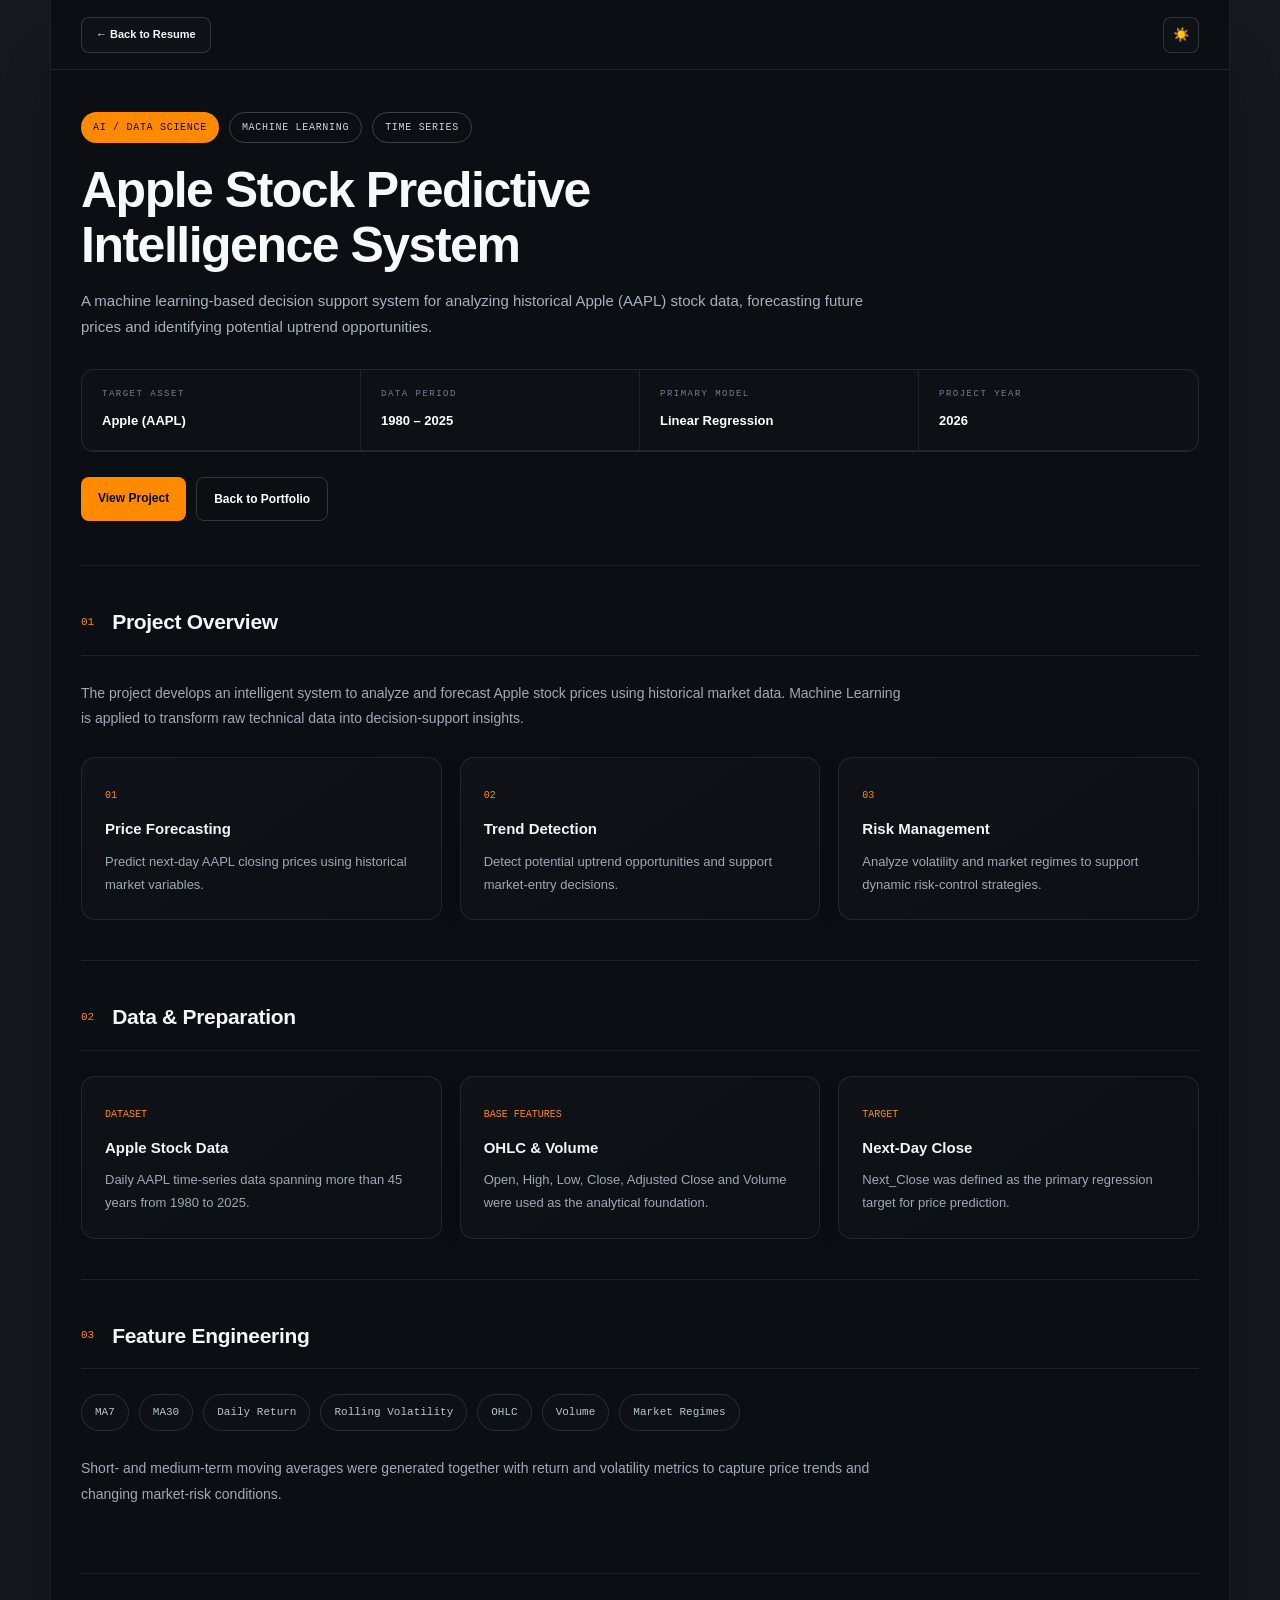
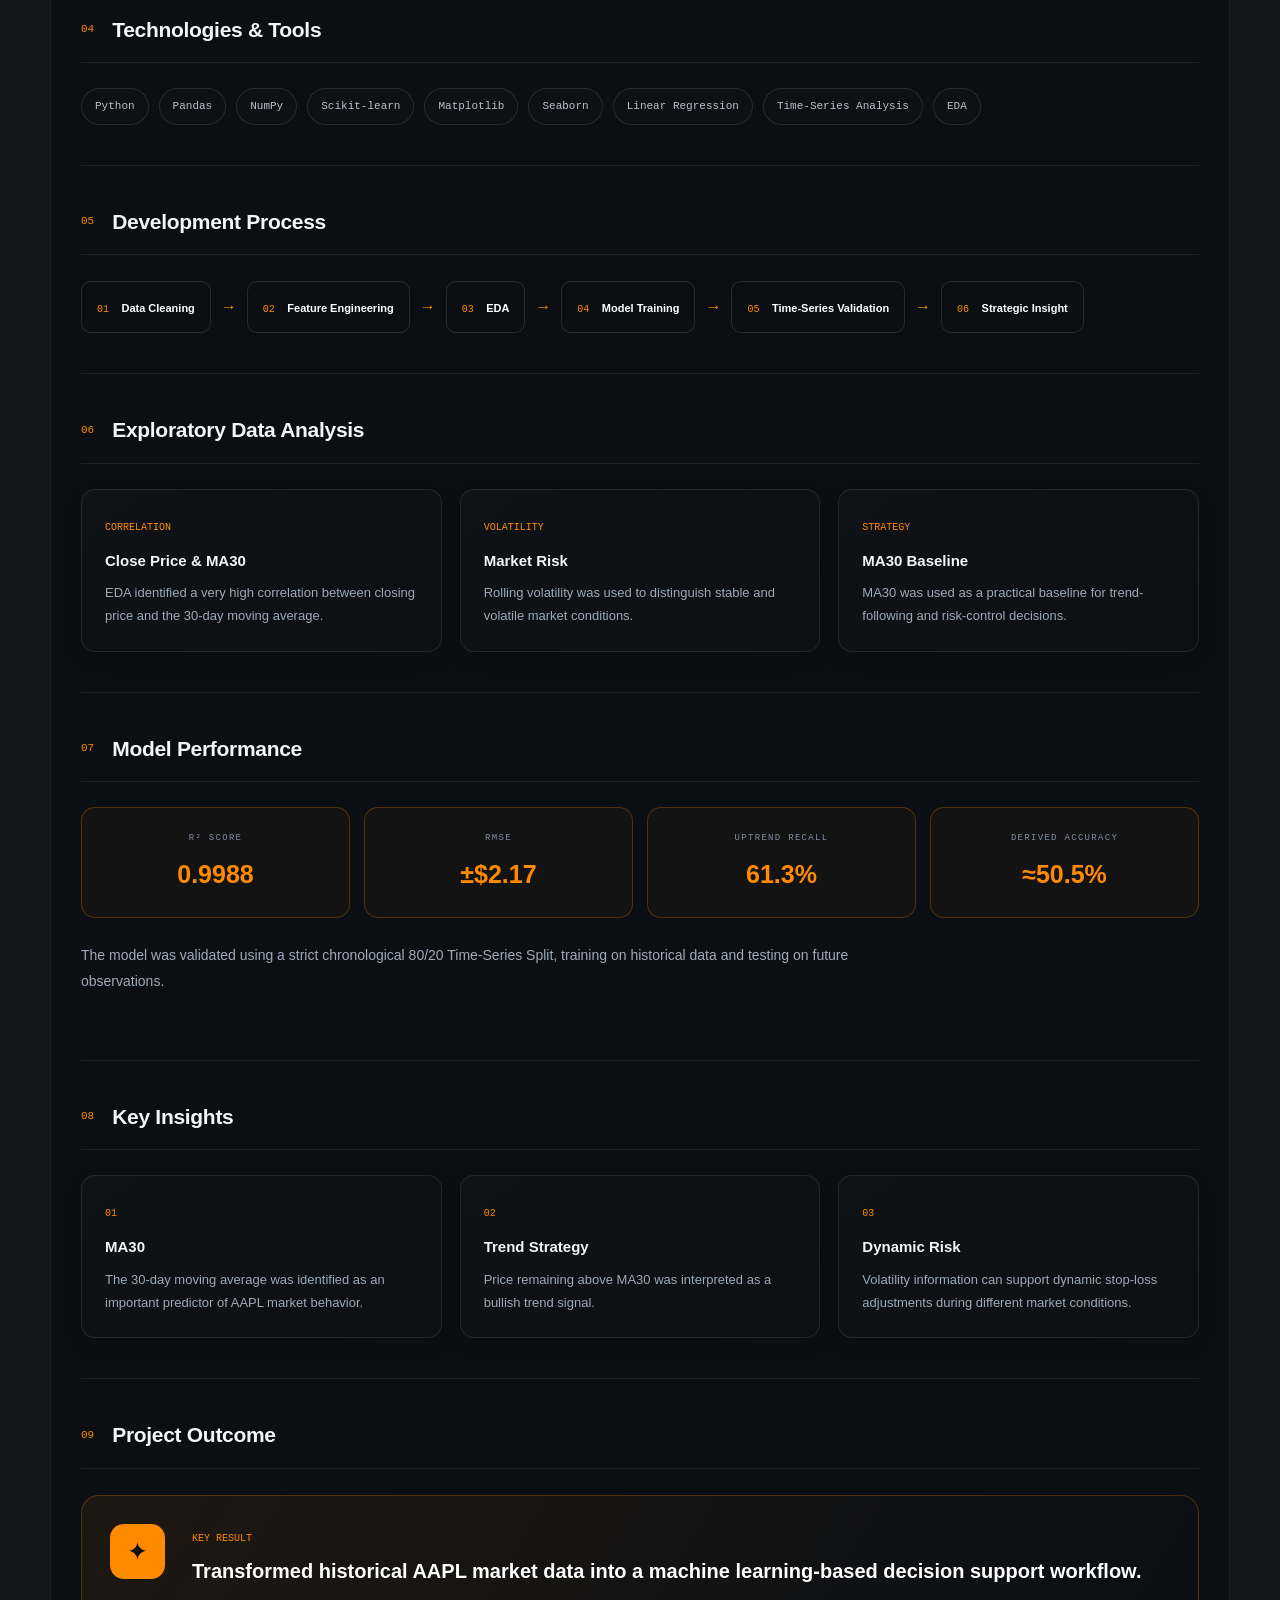
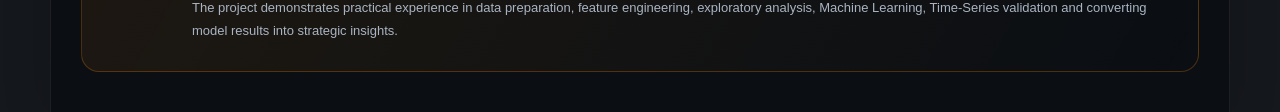
==== apple-project.html @ 54380f52 "Upload portfolio website" ====
<!DOCTYPE html>
<html lang="en">

<head>

    <meta charset="UTF-8">

    <meta
        name="viewport"
        content="width=device-width, initial-scale=1.0">

    <title>
        Apple Stock Predictive Intelligence System
    </title>

    <link rel="stylesheet" href="style.css">

</head>


<body class="project-page">


    <!-- =================================================
         TOP BAR
    ================================================= -->

    <header class="project-page-header">

    <div class="project-page-header-inner">

        <a href="index.html#projects" class="back-resume-btn">
            ← Back to Resume
        </a>

        <div class="project-page-actions">
            <button id="themeBtn">☀️</button>
        </div>

    </div>

</header>


    <main class="project-page-container">


        <!-- =================================================
             HERO
        ================================================= -->

        <section class="project-hero">


            <div class="project-badges">

                <span class="project-main-badge">
                    AI / DATA SCIENCE
                </span>

                <span class="project-outline-badge">
                    MACHINE LEARNING
                </span>

                <span class="project-outline-badge">
                    TIME SERIES
                </span>

            </div>


            <h1>
                Apple Stock Predictive
                <br>
                Intelligence System
            </h1>


            <p class="project-hero-description">

                A machine learning-based decision support system
                for analyzing historical Apple (AAPL) stock data,
                forecasting future prices and identifying potential
                uptrend opportunities.

            </p>


            <!-- QUICK INFO -->

            <div class="project-info-grid">


                <div class="project-info-item">

                    <span>
                        TARGET ASSET
                    </span>

                    <strong>
                        Apple (AAPL)
                    </strong>

                </div>


                <div class="project-info-item">

                    <span>
                        DATA PERIOD
                    </span>

                    <strong>
                        1980 – 2025
                    </strong>

                </div>


                <div class="project-info-item">

                    <span>
                        PRIMARY MODEL
                    </span>

                    <strong>
                        Linear Regression
                    </strong>

                </div>


                <div class="project-info-item">

                    <span>
                        PROJECT YEAR
                    </span>

                    <strong>
                        2026
                    </strong>

                </div>

            </div>


            <div class="project-hero-buttons">

                <a
                    href="#overview"
                    class="primary-project-btn">

                    View Project

                </a>

                <a
                    href="index.html#projects"
                    class="secondary-project-btn">

                    Back to Portfolio

                </a>

            </div>

        </section>



        <!-- =================================================
             01 PROJECT OVERVIEW
        ================================================= -->

        <section
            id="overview"
            class="project-detail-section">


            <div class="project-section-title">

                <span>01</span>

                <h2>
                    Project Overview
                </h2>

            </div>


            <p class="project-section-intro">

                The project develops an intelligent system
                to analyze and forecast Apple stock prices
                using historical market data.

                Machine Learning is applied to transform raw
                technical data into decision-support insights.

            </p>


            <div class="project-three-grid">


                <article class="project-feature-box">

                    <span class="box-number">
                        01
                    </span>

                    <h3>
                        Price Forecasting
                    </h3>

                    <p>
                        Predict next-day AAPL closing prices
                        using historical market variables.
                    </p>

                </article>


                <article class="project-feature-box">

                    <span class="box-number">
                        02
                    </span>

                    <h3>
                        Trend Detection
                    </h3>

                    <p>
                        Detect potential uptrend opportunities
                        and support market-entry decisions.
                    </p>

                </article>


                <article class="project-feature-box">

                    <span class="box-number">
                        03
                    </span>

                    <h3>
                        Risk Management
                    </h3>

                    <p>
                        Analyze volatility and market regimes
                        to support dynamic risk-control strategies.
                    </p>

                </article>

            </div>

        </section>



        <!-- =================================================
             02 DATA
        ================================================= -->

        <section class="project-detail-section">


            <div class="project-section-title">

                <span>02</span>

                <h2>
                    Data & Preparation
                </h2>

            </div>


            <div class="method-grid">


                <div class="method-card">

                    <span>
                        DATASET
                    </span>

                    <h3>
                        Apple Stock Data
                    </h3>

                    <p>
                        Daily AAPL time-series data spanning
                        more than 45 years from 1980 to 2025.
                    </p>

                </div>


                <div class="method-card">

                    <span>
                        BASE FEATURES
                    </span>

                    <h3>
                        OHLC & Volume
                    </h3>

                    <p>
                        Open, High, Low, Close, Adjusted Close
                        and Volume were used as the analytical
                        foundation.
                    </p>

                </div>


                <div class="method-card highlight-card">

                    <span>
                        TARGET
                    </span>

                    <h3>
                        Next-Day Close
                    </h3>

                    <p>
                        Next_Close was defined as the primary
                        regression target for price prediction.
                    </p>

                </div>

            </div>

        </section>



        <!-- =================================================
             03 FEATURE ENGINEERING
        ================================================= -->

        <section class="project-detail-section">


            <div class="project-section-title">

                <span>03</span>

                <h2>
                    Feature Engineering
                </h2>

            </div>


            <div class="project-tag-grid">

                <span>MA7</span>
                <span>MA30</span>
                <span>Daily Return</span>
                <span>Rolling Volatility</span>
                <span>OHLC</span>
                <span>Volume</span>
                <span>Market Regimes</span>

            </div>


            <p class="project-section-intro">

                Short- and medium-term moving averages were
                generated together with return and volatility
                metrics to capture price trends and changing
                market-risk conditions.

            </p>

        </section>



        <!-- =================================================
             04 TECHNOLOGIES
        ================================================= -->

        <section class="project-detail-section">


            <div class="project-section-title">

                <span>04</span>

                <h2>
                    Technologies & Tools
                </h2>

            </div>


            <div class="project-tag-grid">

                <span>Python</span>
                <span>Pandas</span>
                <span>NumPy</span>
                <span>Scikit-learn</span>
                <span>Matplotlib</span>
                <span>Seaborn</span>
                <span>Linear Regression</span>
                <span>Time-Series Analysis</span>
                <span>EDA</span>

            </div>

        </section>



        <!-- =================================================
             05 DEVELOPMENT PROCESS
        ================================================= -->

        <section class="project-detail-section">


            <div class="project-section-title">

                <span>05</span>

                <h2>
                    Development Process
                </h2>

            </div>


            <div class="project-process">


                <div>
                    <span>01</span>
                    <strong>Data Cleaning</strong>
                </div>

                <b>→</b>


                <div>
                    <span>02</span>
                    <strong>Feature Engineering</strong>
                </div>

                <b>→</b>


                <div>
                    <span>03</span>
                    <strong>EDA</strong>
                </div>

                <b>→</b>


                <div>
                    <span>04</span>
                    <strong>Model Training</strong>
                </div>

                <b>→</b>


                <div>
                    <span>05</span>
                    <strong>Time-Series Validation</strong>
                </div>

                <b>→</b>


                <div>
                    <span>06</span>
                    <strong>Strategic Insight</strong>
                </div>

            </div>

        </section>



        <!-- =================================================
             06 EDA
        ================================================= -->

        <section class="project-detail-section">


            <div class="project-section-title">

                <span>06</span>

                <h2>
                    Exploratory Data Analysis
                </h2>

            </div>


            <div class="method-grid">


                <div class="method-card">

                    <span>
                        CORRELATION
                    </span>

                    <h3>
                        Close Price & MA30
                    </h3>

                    <p>
                        EDA identified a very high correlation
                        between closing price and the 30-day
                        moving average.
                    </p>

                </div>


                <div class="method-card">

                    <span>
                        VOLATILITY
                    </span>

                    <h3>
                        Market Risk
                    </h3>

                    <p>
                        Rolling volatility was used to distinguish
                        stable and volatile market conditions.
                    </p>

                </div>


                <div class="method-card highlight-card">

                    <span>
                        STRATEGY
                    </span>

                    <h3>
                        MA30 Baseline
                    </h3>

                    <p>
                        MA30 was used as a practical baseline
                        for trend-following and risk-control
                        decisions.
                    </p>

                </div>

            </div>

        </section>



        <!-- =================================================
             07 MODEL PERFORMANCE
        ================================================= -->

        <section class="project-detail-section">


            <div class="project-section-title">

                <span>07</span>

                <h2>
                    Model Performance
                </h2>

            </div>


            <div class="apple-metric-grid">


                <div class="apple-metric-card">

                    <span>
                        R² SCORE
                    </span>

                    <strong>
                        0.9988
                    </strong>

                </div>


                <div class="apple-metric-card">

                    <span>
                        RMSE
                    </span>

                    <strong>
                        ±$2.17
                    </strong>

                </div>


                <div class="apple-metric-card">

                    <span>
                        UPTREND RECALL
                    </span>

                    <strong>
                        61.3%
                    </strong>

                </div>


                <div class="apple-metric-card">

                    <span>
                        DERIVED ACCURACY
                    </span>

                    <strong>
                        ≈50.5%
                    </strong>

                </div>

            </div>


            <p class="project-section-intro">

                The model was validated using a strict
                chronological 80/20 Time-Series Split,
                training on historical data and testing
                on future observations.

            </p>

        </section>



        <!-- =================================================
             08 KEY INSIGHT
        ================================================= -->

        <section class="project-detail-section">


            <div class="project-section-title">

                <span>08</span>

                <h2>
                    Key Insights
                </h2>

            </div>


            <div class="project-three-grid">


                <article class="project-feature-box">

                    <span class="box-number">
                        01
                    </span>

                    <h3>
                        MA30
                    </h3>

                    <p>
                        The 30-day moving average was identified
                        as an important predictor of AAPL
                        market behavior.
                    </p>

                </article>


                <article class="project-feature-box">

                    <span class="box-number">
                        02
                    </span>

                    <h3>
                        Trend Strategy
                    </h3>

                    <p>
                        Price remaining above MA30 was interpreted
                        as a bullish trend signal.
                    </p>

                </article>


                <article class="project-feature-box">

                    <span class="box-number">
                        03
                    </span>

                    <h3>
                        Dynamic Risk
                    </h3>

                    <p>
                        Volatility information can support
                        dynamic stop-loss adjustments during
                        different market conditions.
                    </p>

                </article>

            </div>

        </section>



        <!-- =================================================
             09 PROJECT OUTCOME
        ================================================= -->

        <section class="project-detail-section">


            <div class="project-section-title">

                <span>09</span>

                <h2>
                    Project Outcome
                </h2>

            </div>


            <div class="project-outcome-box">


                <div class="project-outcome-symbol">
                    ✦
                </div>


                <div>

                    <span>
                        KEY RESULT
                    </span>


                    <h3>
                        Transformed historical AAPL market data
                        into a machine learning-based decision
                        support workflow.
                    </h3>


                    <p>

                        The project demonstrates practical
                        experience in data preparation,
                        feature engineering, exploratory
                        analysis, Machine Learning,
                        Time-Series validation and converting
                        model results into strategic insights.

                    </p>

                </div>


            </div>

        </section>

    </main>


    <script src="script.js"></script>

</body>

</html>
---- style.css ----
* {
    margin: 0;
    padding: 0;
    box-sizing: border-box;
}

html {
    scroll-behavior: smooth;
}

body {
    font-family: 'Inter', sans-serif;
    background: #070b12;
    color: #f8fafc;
    min-height: 100vh;
    line-height: 1.5;
}
body {

    padding-top: 80px;

}

/* ===== NAVBAR ===== */

.navbar {

    position: fixed;

    top: 0;
    left: 0;

    width: 100%;

    height: 70px;

    display: flex;

    align-items: center;

    background: rgba(10, 14, 20, 0.85);

    backdrop-filter: blur(14px);

    -webkit-backdrop-filter: blur(14px);

    border-bottom: 1px solid rgba(255,255,255,0.12);

    z-index: 1000;

}


/* ===== LOGO ===== */

.navbar .logo {
    width: 42px;
    height: 34px;

    flex-shrink: 0;

    display: flex;
    align-items: center;
    justify-content: center;

    background: #f1f2f4;
    color: #18202b;

    border-radius: 9px;

    font-size: 17px;
    font-weight: 700;
}


/* ===== MENU ===== */

.navbar nav {
    display: flex;
    align-items: center;

    flex: 1;
    min-width: 0;

    margin-left: 16px;
    gap: 2px;

    white-space: nowrap;
    overflow-x: auto;
}
.navbar nav::-webkit-scrollbar {
    display: none;
}


/* ทุกเมนู */

.navbar nav a {
    height: 38px;

    display: flex;
    align-items: center;

    padding: 0 11px;

    box-sizing: border-box;

    border: 1px solid transparent;
    border-radius: 9px;

    color: #b8b8b8;

    font-size: 14px;
    font-weight: 500;

    text-decoration: none;
    white-space: nowrap;

    transition:
        transform 0.2s ease,
        color 0.2s ease,
        border-color 0.2s ease,
        background-color 0.2s ease;
}


/* ตัวเลข */

.navbar nav a span {
    margin-right: 8px;

    color: #777b82;

    font-size: 10px;
    font-weight: 500;

    transition: color 0.2s ease;
}


/* ===== HOVER ===== */

.navbar nav a:hover {
    transform: translateY(-3px);

    color: #ffffff;
}

.navbar nav a:hover span {
    color: #ff9f00;
}


/* ===== ACTIVE ===== */

.navbar nav a.active {
    background: #171a20;
    border-color: #ff9f00;
    color: #ffffff;
}

.navbar nav a.active span {
    color: #ff9f00;
}


/* ===== RIGHT BUTTONS ===== */

.navbar .actions {
    margin-left: auto;

    display: flex;
    align-items: center;

    gap: 8px;
}


.navbar .actions button {
    width: 44px;
    height: 38px;

    display: flex;
    align-items: center;
    justify-content: center;

    padding: 0;

    background: transparent;

    color: #d7d7d7;

    border: 1px solid #30343b;
    border-radius: 9px;

    font-size: 13px;
    font-weight: 600;

    cursor: pointer;

    transition:
        transform 0.2s ease,
        border-color 0.2s ease,
        color 0.2s ease;
}


.navbar .actions button:hover {
    transform: translateY(-3px);

    border-color: #ff9f00;
    color: #ffffff;
}

/* ===== HERO ===== */
.hero-section {
    max-width: 1280px;
    margin: 0 auto;
    padding: 90px 32px 28px;
    position: relative;
}
.hero-section {

    padding-top: 80px;

}

.hero-section::before {
    content: "";
    position: absolute;
    left: 0;
    top: 50px;
    width: 420px;
    height: 420px;
    background: radial-gradient(circle, rgba(245, 158, 11, 0.12), transparent 70%);
    filter: blur(10px);
    pointer-events: none;
}

.profile-box {
    width: 130px;
    height: 130px;
    margin-top: -6px;
}

.profile-box {
    width: 92px;
    height: 92px;
    display: flex;
    align-items: flex-start;
    justify-content: center;
    margin-top: -70px;
}

.hero-grid {
    display: grid;
    grid-template-columns: 90px 1fr;
    gap: 22px;
    align-items: start;
}

.hero-content h1 {
    font-size: 64px;
    line-height: 1.05;
    font-weight: 700;
    letter-spacing: -1px;
    margin-bottom: 8px;
}

.hero-content h2 {
    font-size: 21px;
    color: #cbd5e1;
    font-weight: 500;
    margin-bottom: 22px;
}

.contact-row {
    display: flex;
    flex-wrap: wrap;
    gap: 28px;
    color: #cbd5e1;
    font-size: 14px;
    margin-bottom: 28px;
}

.hero-buttons {
    display: flex;
    flex-wrap: wrap;
    gap: 12px;
}

.btn {
    text-decoration: none;
    height: 48px;
    display: inline-flex;
    align-items: center;
    justify-content: center;
    padding: 0 24px;
    border-radius: 12px;
    font-size: 16px;
    font-weight: 600;
    transition: transform 0.22s ease, box-shadow 0.22s ease, background 0.22s ease, border-color 0.22s ease;
}
.btn:hover {
    transform: translateY(-4px) scale(1.04);
}

.btn-primary:hover {
    transform: translateY(-4px) scale(1.04);
    box-shadow: 0 10px 25px rgba(255, 138, 0, 0.35);
}

.btn-outline:hover {
    transform: translateY(-4px) scale(1.04);
    box-shadow: 0 10px 20px rgba(255, 255, 255, 0.08);
}
.btn-small:hover {
    transform: translateY(-4px) scale(1.08);
    box-shadow: 0 10px 20px rgba(255, 138, 0, 0.18);
}
.btn {
    transition: transform 0.25s cubic-bezier(0.2, 0.8, 0.2, 1),
                box-shadow 0.25s ease,
                background 0.25s ease,
                border-color 0.25s ease;
}
.btn-primary {
    background: #f59e0b;
    color: #0f172a;
    min-width: 145px;
}

.btn-primary:hover {
    background: #fbbf24;
}

.btn-outline {
    border: 1px solid rgba(255,255,255,0.18);
    color: #ffffff;
    min-width: 118px;
}

.btn-outline:hover {
    background: rgba(255,255,255,0.04);
}

.btn-small {
    width: 48px;
    padding: 0;
    border: 1px solid rgba(255,255,255,0.18);
    color: #ffffff;
}

.btn-small:hover {
    background: rgba(255,255,255,0.04);
}

/* ===== INFO CARD ===== */
.info-card {
    max-width: 1280px;
    margin: 26px auto 70px;
    padding: 26px 28px;
    border-radius: 20px;
    border: 1px solid rgba(255,255,255,0.08);
    background:
        linear-gradient(180deg, rgba(255,255,255,0.02), rgba(255,255,255,0.01)),
        rgba(15, 23, 42, 0.45);
    box-shadow: 0 12px 30px rgba(0,0,0,0.18);
}
.info-item {

    display: grid;

    grid-template-columns: 180px 1fr;

    gap: 20px;

    padding: 18px 0;

    border-bottom: 1px dashed rgba(255,255,255,0.08);

    align-items: center;

}
.info-item:last-child {
    border-bottom: none;
}

.info-label {
    color: #7c8798;
    font-size: 12px;
    letter-spacing: 2px;
}

.info-value {
    color: #f8fafc;
    font-size: 15px;
    font-weight: 600;
}

.info-value.right {

    text-align: right;

}

.focus-item {

    grid-template-columns: 180px 1fr;

}

.focus-tags {
    display: flex;
    flex-wrap: wrap;
    gap: 10px;
}

.focus-tags span {
    padding: 8px 12px;
    border-radius: 999px;
    background: rgba(255,255,255,0.05);
    color: #cbd5e1;
    font-size: 13px;
    border: 1px solid rgba(255,255,255,0.06);
}

/* ===== CONTENT SECTION PLACEHOLDER ===== */
section[id="skills"],
section[id="education"],
section[id="projects"],
section[id="languages"],
section[id="contact"] {
    max-width: 1280px;
    margin: 0 auto;
    padding: 48px 32px;
}

section[id="skills"] h2,
section[id="education"] h2,
section[id="projects"] h2,
section[id="languages"] h2,
section[id="contact"] h2 {
    font-size: 32px;
    margin-bottom: 16px;
}

/* ===== LIGHT MODE ===== */
body.light-mode {
    background: #f8fafc;
    color: #0f172a;
}

body.light-mode .navbar {
    background: rgba(255,255,255,0.95);
    border-bottom: 1px solid rgba(15,23,42,0.08);
}

body.light-mode .navbar nav a {
    color: #475569;
}

body.light-mode .navbar nav a.active,
body.light-mode .navbar nav a:hover {
    background: rgba(15,23,42,0.05);
    color: #0f172a;
}

body.light-mode .actions button {
    color: #0f172a;
    border-color: rgba(15,23,42,0.12);
}

body.light-mode .btn-outline,
body.light-mode .btn-small {
    color: #0f172a;
    border-color: rgba(15,23,42,0.12);
}

body.light-mode .btn-outline:hover,
body.light-mode .btn-small:hover {
    background: rgba(15,23,42,0.04);
}

body.light-mode .info-card {
    background: rgba(255,255,255,0.9);
    border: 1px solid rgba(15,23,42,0.08);
}

body.light-mode .info-label {
    color: #64748b;
}

body.light-mode .focus-tags span {
    background: rgba(15,23,42,0.05);
    color: #334155;
}
/* ===== INFO CARD RESPONSIVE ===== */


/* Tablet */
@media (max-width:1024px) {

    .info-card {
        margin: 24px 20px 60px;
    }


    .info-item {

        grid-template-columns: 140px 1fr;

    }

}



/* Mobile */
@media (max-width:600px) {


    .info-card {

        margin: 20px 15px 50px;

        padding: 20px;

        border-radius: 16px;

    }


    .info-item {

        display:flex;

        flex-direction:column;

        align-items:flex-start;

        gap:10px;

        padding:16px 0;

    }


    .info-label {

        font-size:11px;

    }


    .info-value {

        font-size:14px;

        width:100%;

    }


    .info-value.right {

        text-align:left;

    }


    .focus-item {

        display:flex;

        flex-direction:column;

    }


    .focus-tags {

        width:100%;

        gap:8px;

    }


    .focus-tags span {

        font-size:12px;

        padding:7px 10px;

    }

}
/* ===== DESKTOP NAVBAR ===== */

.navbar nav {

    display:flex;

    align-items:center;

    gap:2px;

}

/* ===== MOUSE ORANGE GLOW ===== */

.mouse-glow {
    position: fixed;

    left: 0;
    top: 0;

    width: 700px;
    height: 700px;

    background: radial-gradient(
        circle,
        rgba(249, 115, 22, 0.12) 0%,
        rgba(249, 115, 22, 0.06) 35%,
        transparent 70%
    );

    border-radius: 50%;

    pointer-events: none;

    transform: translate(-50%, -50%);

    filter: blur(30px);

    z-index: 0;
}
.summary-section {

    max-width:1280px;

    margin:0 auto;

    padding:70px 0;

    border-top:1px solid rgba(255,255,255,0.1);

}


.section-title {
    display:flex;
    align-items:center;
    gap:15px;

    padding-bottom:25px;

    border-bottom:1px solid rgba(255,255,255,0.1);
}


.section-title h2 {
    margin: 0;
    font-size: 32px !important;
    font-weight: 700;
    line-height: 1.2;
}


.section-title > span {
    color:#ff8a00;
    font-size:14px !important;
    font-family:'JetBrains Mono', monospace;
}


.summary-content {
    margin-top: 30px;
    margin-left: 0;

    width: 100%;
    max-width: 100%;

    color: #b8c4d4;
    font-size: 16px;
    line-height: 1.7;
}
/* ===== TECHNOLOGY STACKS ===== */

.tech-section {
    max-width: 1280px;
    margin: 0 auto;
    padding: 20px 32px 70px;
}

.tech-label {
    margin-left: 0 !important;
    padding-left: 0 !important;
}


.tech-grid {
    display: grid;

    grid-template-columns: repeat(2, minmax(0, 1fr));

    gap: 24px;

    width: 100%;

    margin-left: 0 !important;
    padding-left: 0 !important;
}


/* Card */
.tech-card {
    min-height: 460px;

    padding: 30px 32px;

    border: 1px solid rgba(255, 255, 255, 0.13);
    border-radius: 18px;

    background: rgba(10, 14, 20, 0.72);

    transition:
        transform 0.3s ease,
        border-color 0.3s ease,
        box-shadow 0.3s ease,
        background 0.3s ease;
}


/* Hover */
.tech-card:hover {
    transform: translateY(-6px);

    border-color: rgba(255, 138, 0, 0.55);

    box-shadow:
        0 15px 40px rgba(0, 0, 0, 0.25),
        0 0 35px rgba(255, 138, 0, 0.08);

    background: rgba(15, 18, 24, 0.88);
}


/* Card Title */
.tech-card h3 {
    font-size: 18px;
    color: #ffffff;
    margin-bottom: 20px;
}


/* Line */
.tech-line {
    width: 100%;
    height: 1px;

    background: rgba(255, 255, 255, 0.13);

    margin-bottom: 26px;
}


/* Orange Subtitle */
.tech-detail h4 {
    font-family: 'JetBrains Mono', monospace;

    color: #ff8a00;

    font-size: 12px;
    letter-spacing: 1px;

    margin-top: 22px;
    margin-bottom: 7px;
}


/* Description */
.tech-detail p {
    color: #b9c5d4;

    font-size: 15px;

    line-height: 1.55;

    margin: 0;
}


/* Responsive */
@media(max-width:768px){

    .tech-grid{
        grid-template-columns:1fr;
    }

}
/* ===== SKILLS SECTION ===== */
.skills-section {
    max-width: 1280px;
    margin: 0 auto;
    padding: 60px 32px 80px;
}

.skills-section .section-title {
    display: flex;
    align-items: center;
    gap: 16px;
    padding-bottom: 26px;
    border-bottom: 1px solid rgba(255,255,255,0.08);
}

.skills-section .section-title span {
    color: #ff8a00;
    font-size: 14px;
    font-family: 'JetBrains Mono', monospace;
    font-weight: 700;
}

.skills-section .section-title h2 {
    font-size: 42px;
    font-weight: 700;
    margin: 0;
}

/* Top grid */
.skills-grid {
    display: grid;
    grid-template-columns: repeat(3, 1fr);
    gap: 48px;
    margin-top: 34px;
}

.skill-group h3 {
    color: #748092;
    font-size: 13px;
    letter-spacing: 2px;
    font-family: 'JetBrains Mono', monospace;
    margin-bottom: 18px;
}

.skill-tags {
    display: flex;
    flex-wrap: wrap;
    gap: 12px;
}

.skill-tags span {
    padding: 10px 18px;
    border-radius: 999px;
    border: 1px solid rgba(255,255,255,0.12);
    background: rgba(255,255,255,0.02);
    color: #f8fafc;
    font-size: 14px;
    transition: 0.25s ease;
}

.skill-tags span:hover {

    background: #ff8a00;

    color: #111827;

    border-color: #ff8a00;

    transform: translateY(-3px);

    box-shadow:
    0 0 20px rgba(255,138,0,0.35);

}

/* Divider */
.skills-divider {

    margin: 35px 0 25px;

    border-top: 1px dashed rgba(255,255,255,0.08);

}

/* ===== TECHNOLOGY STACKS ===== */

.technology-title {

    margin-bottom: 24px;

    color: #7c8798;

    font-size: 12px;

    letter-spacing: 2px;

    font-family: 'JetBrains Mono', monospace;

}

.tech-grid {

    display:grid;

    grid-template-columns:repeat(3,1fr);

    gap:20px;

}

.tech-card {

    padding: 22px;

    min-height: 0;

    height: auto;

    border-radius: 16px;

    border: 1px solid rgba(255,255,255,0.10);

    background: rgba(255,255,255,0.02);

}
.tech-card h3 {
    font-size: 16px;
    margin-bottom: 16px;
}

.tech-line {
    height: 1px;
    background: rgba(255,255,255,0.10);
    margin-bottom: 18px;
}

.tech-card h4 {
    color: #ff8a00;
    font-size: 11px;
    letter-spacing: 1px;
    font-family: 'JetBrains Mono', monospace;

    margin-top: 16px;
    margin-bottom: 6px;
}

.tech-card p {

    font-size:14px;

    line-height:1.6;

    color:#cbd5e1;

}

/* Responsive */
@media (max-width: 950px) {
    .skills-grid,
    .tech-grid {
        grid-template-columns: 1fr;
    }

    .tech-card {
        min-height: auto;
    }
}
/* ===== EDUCATION ===== */

.education-section {

    max-width: 1280px;

    margin: 0 auto;

    padding: 60px 32px;

}



.education-card {

    width: 100%;
    max-width: 100%;

    margin: 30px auto 0;

    display: flex;

    align-items: flex-start;

    gap: 28px;

    padding: 28px;

    border-radius: 18px;

    border: 1px solid rgba(255,255,255,0.12);

    background: rgba(255,255,255,0.02);

    transition:
        transform .3s ease,
        border-color .3s ease,
        box-shadow .3s ease;

}


/* Hover */

.education-card:hover {

    transform: translateY(-8px);

    border-color: #ff8a00;

    box-shadow:
        0 15px 40px rgba(255,138,0,0.15);

}


.education-logo {

    width:70px;
    height:70px;

    flex-shrink:0;

    display:flex;
    align-items:center;
    justify-content:center;

    border-radius:10px;

    border:1px solid rgba(255,255,255,0.15);

}


.education-logo img {

    width:55px;
    height:55px;

    object-fit:contain;

}


.education-content {

    flex:1;

}


.education-content h3 {

    font-size:22px;

    margin:0 0 8px 0;

}


.education-content h4 {

    color:#ff8a00;

    font-size:16px;

    margin-bottom:12px;

}



.year {

    display:inline-block;

    padding:6px 14px;

    border-radius:20px;

    border:
    1px solid rgba(255,255,255,0.15);

    color:#cbd5e1;

    font-size:13px;

}



.education-content h5 {

    margin-top:18px;

    font-size:16px;

}



.short-name {

    color:#94a3b8;

}



.education-line {

    margin:25px 0;

    border-top:
    1px dashed rgba(255,255,255,0.12);

}


.education-info b {

    color:#ffffff;

}
/* ===== PROJECTS ===== */

.projects-section {

    max-width:1280px;

    margin:auto;

    padding:70px 32px;

}



.project-grid {

    display:grid;

    grid-template-columns:1.5fr 1fr;

    gap:22px;

    margin-top:30px;

}



.project-card {

    padding:26px;

    border-radius:18px;

    border:
    1px solid rgba(255,255,255,0.12);

    background:
    rgba(255,255,255,0.02);

    transition:.3s;

}



.project-card:hover {

    transform:translateY(-6px);

    border-color:#ff8a00;

    box-shadow:
    0 0 35px rgba(255,138,0,0.12);

}



.project-header {

    display:flex;

    justify-content:space-between;

}



.project-tag {

    padding:6px 16px;

    border-radius:20px;

    color:#ff8a00;

    border:
    1px solid #ff8a00;

    font-size:12px;

}



.project-card h3 {

    margin-top:18px;

    font-size:20px;

}



.project-stack {

    margin-top:18px;

    color:#9caec3;

    font-family:'JetBrains Mono', monospace;

    font-size:13px;

}



.project-line {

    border-top:
    1px solid rgba(255,255,255,0.1);

    margin:22px 0;

}



.project-card h4 {

    color:white;

}



.project-card ul {

    padding-left:20px;

}



.project-card li {

    margin-bottom:12px;

    color:#cbd5e1;

    line-height:1.5;

}



.project-card li::marker {

    color:#ff8a00;

}



.project-card button {

    margin-top:20px;

    float:right;

    background:#ff8a00;

    border:none;

    padding:12px 20px;

    border-radius:10px;

    cursor:pointer;

}



.project-card button:hover {

    transform:translateY(-3px);

}



@media(max-width:900px){

    .project-grid{

        grid-template-columns:1fr;

    }

}
/* ===== LANGUAGES ===== */

.languages-section {
    max-width: 420px;
    margin: 0 auto;
    padding: 60px 32px 80px;
}

.languages-section .section-title {
    display: flex;
    align-items: center;
    gap: 16px;
    padding-bottom: 25px;
    border-bottom: 1px solid rgba(255,255,255,0.10);
}

.languages-section .section-title span {
    color: #ff8a00;
    font-family: 'JetBrains Mono', monospace;
    font-size: 14px;
    font-weight: 700;
}

.languages-section .section-title h2 {
    font-size: 36px;
    margin: 0;
}

.language-list {
    max-width: 420px;
    margin-top: 32px;
}

.language-item {
    margin-bottom: 30px;
}

.language-head {
    display: flex;
    justify-content: space-between;
    align-items: center;
    margin-bottom: 10px;
    font-size: 15px;
    font-weight: 600;
}

.language-percent {
    color: #ff8a00;
    font-family: 'JetBrains Mono', monospace;
    font-size: 13px;
}

.language-bar {
    width: 100%;
    height: 6px;
    background: rgba(255,255,255,0.14);
    border-radius: 999px;
    overflow: hidden;
}

.language-progress {
    height: 100%;
    background: #ff8a00;
    border-radius: 999px;
}

.language-progress.thai {
    width: 100%;
}

.language-progress.english {
    width: 50%;
}
/* ===== FOOTER ===== */

.footer {

    max-width:1280px;

    margin:0 auto;

    padding:35px 32px 45px;

}


.footer-line {

    border-top:
    1px solid rgba(255,255,255,0.12);

    margin-bottom:28px;

}


.footer-content {

    display:flex;

    justify-content:space-between;

    align-items:center;

}


.footer-content p {

    color:#64748b;

    font-size:12px;

    font-family:'JetBrains Mono', monospace;

    margin:0;

}


.back-top {

    width:40px;

    height:40px;

    display:flex;

    align-items:center;

    justify-content:center;

    border-radius:10px;

    border:
    1px solid rgba(255,255,255,0.15);

    color:#ffffff;

    text-decoration:none;

    transition:.25s;

}


.back-top:hover {

    background:#ff8a00;

    color:#111827;

    border-color:#ff8a00;

    transform:translateY(-4px);

}
/* ===== MOBILE ===== */

@media (max-width: 600px) {


    body {
        padding-top: 70px;
    }


    /* Navbar */

   .navbar {

    height:70px;

    padding:0 12px;

    display:flex;

    align-items:center;

    flex-wrap:nowrap;

}
@media(max-width:600px){

    .hero-grid{

        grid-template-columns:1fr;

    }


    .info-card{

        width:auto;

    }

}


    .logo {

        width:38px;

        height:32px;

        font-size:15px;

    }


   .navbar nav {

    display:flex;

    flex:1;

    overflow-x:auto;

    white-space:nowrap;

    gap:2px;

}


    .actions button {

        width:38px;

        height:34px;

    }



    /* Hero */

    .hero-section {

        padding:50px 20px 30px;

    }


    .hero-grid {

        display:flex;

        flex-direction:column;

        align-items:flex-start;

        gap:18px;

    }


    .profile-box {

        width:90px;

        height:90px;

        margin-top:0;

    }


    .profile-box img {

        width:90px;

        height:90px;

    }


    .hero-content h1 {

        font-size:38px;

        line-height:1.1;

    }


    .hero-content h2 {

        font-size:18px;

    }


    .contact-row {

        flex-direction:column;

        gap:10px;

    }



    /* Buttons */

    .hero-buttons {

        width:100%;

    }


    .btn {

        width:100%;

    }



    /* Info Card */

    .info-card {

        margin:20px;

        padding:20px;

    }


    .info-item {

        grid-template-columns:1fr;

        gap:8px;

    }


    .info-value.right {

        text-align:left;

    }



    /* Skills */

    .skills-grid,

    .tech-grid {

        grid-template-columns:1fr;

    }


    .skills-section,

    .education-section,

    .projects-section,

    .languages-section {

        padding:40px 20px;

    }



    /* Education */

    .education-card {

        flex-direction:column;

    }



    /* Projects */

    .project-grid {

        grid-template-columns:1fr;

    }



}
.navbar nav::-webkit-scrollbar {

    display:none;

}


.navbar nav a {

    flex-shrink:0;

    font-size:11px;

    padding:0 8px;

}


.navbar .actions {

    display:flex;

    flex-shrink:0;

}

/* ===== TABLET ===== */

@media (min-width:601px) and (max-width:1024px) {


    .navbar nav a {

        font-size:12px;

        padding:0 7px;

    }


    .hero-content h1 {

        font-size:52px;

    }


    .skills-grid {

        grid-template-columns:repeat(2,1fr);

    }


    .tech-grid {

        grid-template-columns:repeat(2,1fr);

    }


    .project-grid {

        grid-template-columns:1fr;

    }


}
@media (min-width:1200px){

    .navbar {

        padding:0 40px;

    }


    .hero-section,
    .skills-section,
    .education-section,
    .projects-section {

        max-width:1280px;

    }

}
.navbar nav {
    display:flex;
}

  /* =====================================================
   FINAL RESPONSIVE SYSTEM
   วางไว้ท้ายสุดของ style.css
===================================================== */

html {
    scroll-behavior: smooth;
    overflow-x: hidden;
}

body {
    width: 100%;
    max-width: 100%;
    overflow-x: hidden;
}

/* เวลากด Navbar จะไม่ให้หัวข้อถูกแถบบนบัง */
section[id] {
    scroll-margin-top: 90px;
}

/* ทุก Section ไม่เกินความกว้างหน้าจอ */
.hero-section,
.info-card,
.summary-section,
.skills-section,
.education-section,
.projects-section,
.languages-section,
.footer {
    width: min(calc(100% - 40px), 1280px);
    max-width: 1280px;
    margin-left: auto;
    margin-right: auto;
}

/* ================= NAVBAR ================= */

.navbar {
    width: 100%;
    height: 70px;

    padding: 0 clamp(10px, 2vw, 30px);

    display: flex;
    align-items: center;
    flex-wrap: nowrap;

    gap: 12px;

    position: fixed;
    top: 0;
    left: 0;

    background: rgba(7, 11, 18, 0.90);
    backdrop-filter: blur(14px);
    -webkit-backdrop-filter: blur(14px);

    border-bottom: 1px solid rgba(255,255,255,0.08);

    z-index: 9999;
}

.navbar .logo {
    flex: 0 0 auto;
}

.navbar nav {
    display: flex;
    align-items: center;

    flex: 1;
    min-width: 0;

    gap: 3px;

    overflow-x: auto;
    overflow-y: hidden;

    white-space: nowrap;

    scrollbar-width: none;
}

.navbar nav::-webkit-scrollbar {
    display: none;
}

.navbar nav a {
    flex: 0 0 auto;

    font-size: clamp(11px, 1.1vw, 14px);

    padding-left: clamp(7px, 1vw, 12px);
    padding-right: clamp(7px, 1vw, 12px);
}

.navbar .actions {
    flex: 0 0 auto;
    margin-left: auto;
}

/* ================= HERO ================= */

.hero-section {
    padding-top: clamp(50px, 8vw, 90px);
    padding-bottom: 30px;
}

.hero-grid {
    display: grid;
    grid-template-columns: auto minmax(0, 1fr);

    align-items: start;

    gap: clamp(18px, 3vw, 32px);
}

.profile-box {
    width: clamp(90px, 10vw, 130px);
    height: clamp(90px, 10vw, 130px);

    margin: 0;
}

.profile-box img {
    width: 100%;
    height: 100%;

    max-width: none !important;
    max-height: none !important;

    object-fit: cover;

    border-radius: 18px;
}

.hero-content {
    min-width: 0;
}

.hero-content h1 {
    font-size: clamp(34px, 5vw, 64px);

    line-height: 1.05;

    overflow-wrap: anywhere;
}

.hero-content h2 {
    font-size: clamp(16px, 2vw, 21px);
}

.contact-row {
    display: flex;
    flex-wrap: wrap;

    gap: 12px 24px;
}

.hero-buttons {
    display: flex;
    flex-wrap: wrap;

    gap: 10px;
}

/* ================= INFO CARD ================= */

.info-card {
    padding: clamp(18px, 3vw, 28px);

    margin-top: 20px;
    margin-bottom: clamp(45px, 7vw, 70px);
}

.info-item,
.focus-item {
    display: grid;

    grid-template-columns: minmax(120px, 180px) minmax(0, 1fr);

    gap: 20px;

    align-items: center;
}

.info-value.right {
    text-align: right;
}

.focus-tags {
    min-width: 0;

    display: flex;
    flex-wrap: wrap;

    gap: 8px;
}

/* ================= SUMMARY ================= */

.summary-section {
    padding: clamp(45px, 7vw, 70px) 0;
}

.summary-content {
    width: 100%;
    max-width: 900px;

    font-size: clamp(15px, 1.6vw, 18px);

    line-height: 1.8;
}

.section-title h2 {
    font-size: clamp(28px, 3vw, 42px);
}

/* ================= SKILLS ================= */

.skills-section {
    padding: clamp(45px, 7vw, 70px) 0;
}

.skills-grid {
    display: grid;

    grid-template-columns:
        repeat(3, minmax(0, 1fr));

    gap: clamp(25px, 4vw, 48px);
}

.skill-group {
    min-width: 0;
}

.skill-tags {
    display: flex;
    flex-wrap: wrap;

    gap: 9px;
}

.skill-tags span {
    max-width: 100%;
}

/* ================= TECHNOLOGY CARDS ================= */

.tech-grid {
    display: grid;

    grid-template-columns:
        repeat(3, minmax(0, 1fr));

    gap: 18px;
}

.tech-card {
    min-width: 0;
    min-height: auto;
}

.tech-card p {
    overflow-wrap: anywhere;
}

/* ================= EDUCATION ================= */

.education-section {
    padding: clamp(45px, 7vw, 70px) 0;
}

.education-card {
    width: 100%;

    display: flex;

    gap: 25px;
}

.education-content {
    min-width: 0;
}

.education-content h3,
.education-content h4,
.education-content h5,
.education-content p {
    overflow-wrap: anywhere;
}

/* ================= PROJECTS ================= */

.projects-section {
    padding: clamp(45px, 7vw, 70px) 0;
}

.project-grid {
    display: grid;

    grid-template-columns:
        repeat(2, minmax(0, 1fr));

    gap: 22px;
}

.project-card {
    min-width: 0;
}

.project-card h3,
.project-stack,
.project-card li {
    overflow-wrap: anywhere;
}

/* ================= LANGUAGES ================= */

.languages-section {
    padding: clamp(45px, 7vw, 70px) 0;

    max-width: 1280px;
}

.language-list {
    width: 100%;
    max-width: 520px;
}

/* ================= FOOTER ================= */

.footer {
    padding: 35px 0 45px;
}

.footer-content {
    gap: 20px;
}

/* =====================================================
   TABLET / IPAD
===================================================== */

@media (max-width: 1024px) {

    .hero-grid {
        grid-template-columns: 110px minmax(0, 1fr);
    }

    .skills-grid {
        grid-template-columns:
            repeat(2, minmax(0, 1fr));
    }

    .tech-grid {
        grid-template-columns:
            repeat(2, minmax(0, 1fr));
    }

    .project-grid {
        grid-template-columns: 1fr;
    }

    .education-card {
        padding: 24px;
    }
}

/* =====================================================
   MOBILE
===================================================== */

@media (max-width: 600px) {

    body {
        padding-top: 70px;
    }

    .hero-section,
    .info-card,
    .summary-section,
    .skills-section,
    .education-section,
    .projects-section,
    .languages-section,
    .footer {
        width: calc(100% - 30px);
    }


    /* NAVBAR */

    .navbar {
        height: 64px;

        padding: 0 10px;

        gap: 6px;
    }

    .navbar .logo {
        width: 38px;
        height: 34px;

        font-size: 14px;
    }

    .navbar nav {
        gap: 0;
    }

    .navbar nav a {
        height: 36px;

        padding: 0 7px;

        font-size: 11px;
    }

    .navbar nav a span {
        margin-right: 5px;

        font-size: 9px;
    }

    .navbar .actions {
        gap: 5px;
    }

    .navbar .actions button {
        width: 38px;
        height: 36px;

        font-size: 11px;
    }


    /* HERO */

    .hero-section {
        padding-top: 35px;
    }

    .hero-grid {
        display: flex;

        flex-direction: column;

        align-items: flex-start;

        gap: 18px;
    }

    .profile-box {
        width: 95px;
        height: 95px;
    }

    .hero-content {
        width: 100%;
    }

    .hero-content h1 {
        font-size: clamp(32px, 11vw, 46px);
    }

    .contact-row {
        flex-direction: column;

        gap: 8px;

        font-size: 13px;
    }

    .hero-buttons {
        width: 100%;
    }

    .hero-buttons .btn {
        width: 100%;
    }


    /* INFO */

    .info-card {
        padding: 20px;
    }

    .info-item,
    .focus-item {
        display: flex;

        flex-direction: column;

        align-items: flex-start;

        gap: 8px;
    }

    .info-value.right {
        width: 100%;

        text-align: left;
    }


    /* SUMMARY */

    .section-title {
        gap: 10px;
    }

    .summary-content {
        font-size: 15px;
    }


    /* SKILLS */

    .skills-grid,
    .tech-grid {
        grid-template-columns: 1fr;
    }


    /* EDUCATION */

    .education-card {
        flex-direction: column;

        gap: 18px;

        padding: 20px;
    }

    .education-info {
        flex-direction: column;

        gap: 10px;
    }


    /* PROJECTS */

    .project-grid {
        grid-template-columns: 1fr;
    }

    .project-card {
        padding: 20px;
    }


    /* LANGUAGES */

    .language-list {
        max-width: 100%;
    }


    /* FOOTER */

    .footer-content {
        flex-direction: column;

        align-items: flex-start;
    }
}
@media (max-width: 1024px) {
    .skills-grid {
        grid-template-columns: repeat(2, minmax(0, 1fr));
    }

    .tech-grid {
        grid-template-columns: repeat(2, minmax(0, 1fr));
    }
}

@media (max-width: 600px) {
    .summary-section,
    .skills-section {
        padding: 40px 20px;
    }

    .section-title h2 {
        font-size: 26px;
    }

 .summary-content,
.skills-grid {
    margin-left: 32px !important;
    width: calc(100% - 32px);
}

    .skills-grid,
    .tech-grid {
        grid-template-columns: 1fr;
        gap: 22px;
    }

    .tech-card {
        min-height: auto;
        padding: 18px;
    }
}
.skills-section,
.summary-section {

    padding-bottom:50px;

}


.skills-section + .technology-section {

    margin-top:0;

}
section {
    padding-top:70px;
    padding-bottom:70px;
}
/* ===== FIX SECTION TITLE SIZE ===== */

.summary-section .section-title h2,
.skills-section .section-title h2,
.education-section .section-title h2,
.projects-section .section-title h2,
.languages-section .section-title h2 {

    font-size: 32px !important;
    font-weight: 700 !important;
    line-height: 1.2 !important;
    margin: 0 !important;
}
/* FORCE ALL SECTION TITLES SAME SIZE */


.section-title h2 {
    font-size: 32px !important;
    font-weight: 700 !important;
    line-height: 1.2 !important;
    margin: 0 !important;

    white-space: nowrap;
}
.section-title {
    display: flex;
    align-items: center;
    gap: 15px;

    width: 100%;
}

.section-title h2 {
    flex-shrink: 0;
}
@media (max-width: 768px) {

    .section-title h2 {
        font-size: 28px !important;
        white-space: nowrap;
    }

}
/* ===== ALIGN SECTION CONTENT ===== */

.summary-section,
.skills-section {
    padding-left: 0;
    padding-right: 0;
}

/* หัวข้อให้เริ่มตำแหน่งเดียวกัน */
.summary-section .section-title,
.skills-section .section-title {
    margin-left: 0;
    margin-right: 0;
    width: 100%;
}

/* เนื้อหาให้เริ่มตำแหน่งเดียวกัน */
.summary-content,
.skills-grid {
    margin-left: 0 !important;
    padding-left: 0 !important;

    width: 100%;
    max-width: 100%;
}
/* ===== ALIGN SUMMARY WITH SKILLS ===== */

.summary-section .summary-content,
.skills-section .skills-grid {

    margin-left: 0 !important;
    padding-left: 0 !important;

}


.summary-section,
.skills-section {

    padding-left: 0 !important;
    padding-right: 0 !important;

}
/* ===== ALIGN ALL CONTENT SECTIONS ===== */

.education-content,
.projects-content {
    margin-left: 0 !important;
    padding-left: 0 !important;
    width: 100%;
    max-width: 100%;
}

/* ให้ระยะห่างใต้หัวข้อเท่ากัน */

.education-content,
.projects-content,
.languages-content {

    position: relative;
    left: 0;

}
/* ===== ALL SECTION TITLE ===== */

.education-section .section-title h2,
.projects-section .section-title h2,
.languages-section .section-title h2 {

    font-size: 32px !important;
    font-weight: 700 !important;
    line-height: 1.2 !important;
    margin: 0 !important;

}
/* ===== EDUCATION ALIGN ===== */

.education-section .education-content,
.education-section .education-card,
.education-section .education-item {

    margin-left: 0 !important;
    padding-left: 0 !important;
}


/* ระยะห่างใต้หัวข้อ */

.education-section .education-content {

    margin-top: 30px !important;

}


/* Card Education */

.education-card {

    width: 100%;
    max-width: 850px;

}
/* ===== FIX TECHNOLOGY STACKS OVERFLOW ===== */

.tech-grid {
    display: grid;

    /* 3 ช่อง แบ่งพื้นที่เท่ากัน และไม่ล้น */
    grid-template-columns: repeat(3, minmax(0, 1fr));

    gap: 16px;

    width: 100%;
    max-width: 100%;

    box-sizing: border-box;
}


/* การ์ด */
.tech-card {
    width: 100%;
    max-width: 100%;
    min-width: 0;

    box-sizing: border-box;
}


/* ป้องกันข้อความยาวดันการ์ด */
.tech-card p,
.tech-card span,
.tech-card div {
    max-width: 100%;
    overflow-wrap: break-word;
    word-break: normal;
}
/* ===== RESPONSIVE ===== */

@media (max-width: 1100px) {

    .tech-grid {
        grid-template-columns: repeat(2, minmax(0, 1fr));
    }

}


@media (max-width: 700px) {

    .tech-grid {
        grid-template-columns: 1fr;
    }

}
html,
body {
    max-width: 100%;
    overflow-x: hidden;
}

/* ===== FIX TECHNOLOGY STACK POSITION ===== */

.tech-grid {
    display: grid;

    grid-template-columns: repeat(2, minmax(0, 1fr));
    gap: 20px;

    width: calc(100% - 80px) !important;
    max-width: calc(100% - 80px) !important;

    margin-left: 40px !important;
    margin-right: 40px !important;

    box-sizing: border-box;
}

.tech-card {
    width: 100%;
    min-width: 0;
    box-sizing: border-box;
}
.tech-label {
    margin-left: 40px !important;
    margin-right: 40px !important;
}
@media (max-width: 768px) {

    .tech-grid {
        grid-template-columns: 1fr;

        width: calc(100% - 40px) !important;
        max-width: calc(100% - 40px) !important;

        margin-left: 20px !important;
        margin-right: 20px !important;
    }

    .tech-label {
        margin-left: 20px !important;
        margin-right: 20px !important;
    }
}

/* ===== FORCE ALL SECTION ALIGNMENT ===== */

.summary-section,
.skills-section,
.education-section,
.projects-section,
.languages-section {

    width: 100%;
    max-width: 1200px;

    margin-left: auto !important;
    margin-right: auto !important;

    padding-left: 35px !important;
    padding-right: 35px !important;

    box-sizing: border-box;
}


/* หัวข้อทุก Section */

.section-title {

    width: 100%;
    margin-left: 0 !important;
    margin-right: 0 !important;

}


/* เนื้อหาทุก Section */

.summary-content,
.skills-grid,
.tech-grid,
.education-content,
.projects-content,
.languages-content {

    margin-left: 0 !important;
    padding-left: 0 !important;

}
#education .education-card > .education-logo {
    transform: translateX(20px) !important;
}

#education .education-card {
    gap: 42px !important;
}
::selection {
    background: #ff8a00;
    color: #000000;
}
/* ===== ALIGN TECHNOLOGY STACKS ===== */

.technology-title {

    margin-left: 28px !important;

}


.tech-grid {

    margin-left: 28px !important;
    margin-right: 28px !important;

}
/* =================================================
   LIGHT MODE - READABILITY FIX
================================================= */

body.light-mode {
    background: #f7f8fa;
    color: #111827;
}


/* ===== NAVBAR ===== */

body.light-mode .navbar {
    background: rgba(255,255,255,0.95);
    border-color: #d7dce3;
}

body.light-mode .nav-link {
    color: #4b5563;
}

body.light-mode .nav-link span {
    color: #6b7280;
}

body.light-mode .nav-link:hover {
    color: #111827;
}

body.light-mode .nav-link.active {
    color: #111827;
    background: #ffffff;
    border-color: #ff8a00;
}

body.light-mode .nav-link.active span {
    color: #e87900;
}


/* ===== SECTION TITLES ===== */

body.light-mode .section-title h2 {
    color: #111827 !important;
}

body.light-mode .section-title > span {
    color: #e87900 !important;
}

body.light-mode .section-title {
    border-bottom-color: #d8dde5;
}


/* ===== SUMMARY ===== */

body.light-mode .summary-content {
    color: #374151;
}

body.light-mode .summary-content p {
    color: #374151;
}


/* ===== SKILLS ===== */

body.light-mode .skill-group h3 {
    color: #52657a;
}

body.light-mode .skill-tags span {
    color: #111827;
    background: #ffffff;
    border-color: #cbd2dc;
}

body.light-mode .skill-tags span:hover {
    border-color: #ff8a00;
    background: #fff7ed;
}


/* ===== TECHNOLOGY TITLE ===== */

body.light-mode .technology-title {
    color: #52657a !important;
}


/* ===== TECHNOLOGY CARDS ===== */

body.light-mode .tech-card {
    background: #ffffff;
    border-color: #d6dbe3;
    box-shadow: 0 8px 25px rgba(0,0,0,0.04);
}

body.light-mode .tech-card h3 {
    color: #111827;
}

body.light-mode .tech-detail h4 {
    color: #d96f00;
}

body.light-mode .tech-detail p {
    color: #374151;
}

body.light-mode .tech-line {
    background: #dce1e7;
}


/* ===== EDUCATION ===== */

body.light-mode .education-card {
    background: #ffffff;
    border-color: #d6dbe3;
}

body.light-mode .education-content h3 {
    color: #111827;
}

body.light-mode .education-content h4 {
    color: #d96f00;
}

body.light-mode .education-content h5 {
    color: #111827;
}

body.light-mode .short-name {
    color: #526174;
}

body.light-mode .education-info {
    color: #4b5563;
}

body.light-mode .education-info b {
    color: #111827;
}

body.light-mode .education-logo {
    border-color: #cfd5dd;
    background: #f8fafc;
}

body.light-mode .education-line {
    border-color: #d6dbe3;
}

body.light-mode .year {
    color: #374151;
    background: #f8fafc;
    border-color: #cfd5dd;
}


/* ===== PROJECTS ===== */

body.light-mode .project-card {
    background: #ffffff;
    border-color: #d6dbe3;
}

body.light-mode .project-card h3 {
    color: #111827;
}

body.light-mode .project-card p,
body.light-mode .project-card li {
    color: #374151;
}


/* ===== LANGUAGES ===== */

body.light-mode .language-item {
    color: #111827;
}

body.light-mode .language-item span {
    color: #374151;
}


/* ===== BUTTONS ===== */

body.light-mode button {
    color: #111827;
    background: #ffffff;
    border-color: #cfd5dd;
}


/* ===== FOOTER ===== */

body.light-mode footer {
    color: #526174;
    border-color: #d6dbe3;
}


/* ===== TEXT SELECTION ===== */

body.light-mode ::selection {
    background: #ff8a00;
    color: #000000;
}
/* =========================================================
   PROJECT CARD - PREMIUM UI
========================================================= */

.project-card-premium {
    margin-top: 30px;
    padding: 26px 24px 24px;

    border: 1px solid rgba(255,255,255,0.13);
    border-radius: 18px;

    background: rgba(10, 14, 20, 0.72);

    transition:
        transform 0.3s ease,
        border-color 0.3s ease,
        box-shadow 0.3s ease,
        background 0.3s ease;
}

.project-card-premium:hover {
    transform: translateY(-6px);
    border-color: rgba(255, 138, 0, 0.55);
    box-shadow:
        0 15px 40px rgba(0, 0, 0, 0.25),
        0 0 35px rgba(255, 138, 0, 0.08);
    background: rgba(15, 18, 24, 0.88);
}

.project-card-top {
    display: flex;
    justify-content: space-between;
    align-items: center;
    gap: 14px;

    margin-bottom: 18px;
}

.project-pill {
    display: inline-flex;
    align-items: center;
    padding: 7px 14px;

    border-radius: 999px;
    border: 1px solid #ff8a00;

    color: #ff8a00;
    font-size: 12px;
    font-weight: 600;
    font-family: 'JetBrains Mono', monospace;
    letter-spacing: 0.4px;
}

.project-github {
    width: 36px;
    height: 36px;

    display: flex;
    align-items: center;
    justify-content: center;

    border-radius: 50%;
    border: 1px solid rgba(255,255,255,0.18);

    color: #cbd5e1;
    text-decoration: none;

    transition: 0.25s ease;
}

.project-github:hover {
    color: #ffffff;
    border-color: #ff8a00;
    box-shadow: 0 0 18px rgba(255,138,0,0.18);
}

.project-github svg {
    width: 18px;
    height: 18px;
}

.project-title {
    margin: 0 0 18px;
    color: #ffffff;

    font-size: 18px;
    font-weight: 700;
    line-height: 1.4;
}

.project-tech-inline {
    color: #b8c4d4;
    font-size: 13px;
    line-height: 1.8;
}

.project-divider {
    margin: 22px 0;
    border-top: 1px dashed rgba(255,255,255,0.12);
}

.project-subtitle {
    margin: 0 0 14px;
    color: #ffffff;
    font-size: 16px;
    font-weight: 700;
}

.project-feature-list {
    margin: 0;
    padding-left: 18px;
}

.project-feature-list li {
    margin-bottom: 12px;
    color: #b8c4d4;
    font-size: 14px;
    line-height: 1.7;
}

.project-feature-list li::marker {
    color: #ff8a00;
}

.project-feature-list strong {
    color: #ffffff;
}

.project-card-bottom {
    margin-top: 22px;
    display: flex;
    justify-content: flex-end;
}

.project-detail-btn {
    border: none;
    border-radius: 10px;
    padding: 12px 18px;

    background: #ff8a00;
    color: #0b0f14;

    font-size: 13px;
    font-weight: 700;
    cursor: pointer;

    transition: 0.25s ease;
}

.project-detail-btn:hover {
    transform: translateY(-2px);
    box-shadow: 0 10px 25px rgba(255,138,0,0.28);
}





/* =========================================================
   PROJECT CARD - LIGHT MODE
========================================================= */

body.light-mode .project-card-premium {
    background: #ffffff;
    border-color: #d6dbe3;
}

body.light-mode .project-title,
body.light-mode .project-subtitle,
body.light-mode .project-feature-list strong {
    color: #111827;
}

body.light-mode .project-tech-inline,
body.light-mode .project-feature-list li {
    color: #374151;
}

body.light-mode .project-github {
    color: #374151;
    border-color: #cfd5dd;
}


/* =========================================================
   PROJECT CARD - RESPONSIVE
========================================================= */

@media (max-width: 768px) {

    .project-card-premium {
        padding: 22px 18px;
    }

    .project-title {
        font-size: 17px;
    }

    .project-tech-inline {
        font-size: 12px;
    }

}


/* =========================================================
   PROJECT BADGE + YEAR
========================================================= */

.project-badge-wrap {
    display: flex;
    align-items: center;
    gap: 10px;
}

.project-year {
    color: #8d9aab;

    font-size: 11px;
    font-family: 'JetBrains Mono', monospace;
    letter-spacing: 1px;
}
/* =========================================================
   FULL PROJECT DETAILS PAGE
========================================================= */

.project-page {
    margin: 0;

    background: #080d14;

    color: #ffffff;
}


/* ===== PAGE CONTAINER ===== */

.project-page-container {

    width: min(860px, calc(100% - 40px));

    margin: 0 auto;

    box-sizing: border-box;
}
@media(max-width: 600px) {

    .project-page-header-inner {

        width: calc(100% - 30px);

    }

}

/* ===== HEADER ===== */

.project-page-header {

    position: fixed !important;

    top: 0;
    

    

    z-index: 99999;

    width: min(1180px, calc(100% - 40px));

    min-height: 70px;

    display: flex;

    align-items: center;
    justify-content: space-between;

    padding: 14px 0;

    box-sizing: border-box;

    background: #080d14;

    border-bottom:
        1px solid rgba(255,255,255,0.11);
}
.project-page {
    padding-top: 70px;
}
/* ===== PAGE CONTAINER ===== */

.project-page-container {

    width: min(1180px, calc(100% - 40px));

    margin: 0 auto;

    box-sizing: border-box;
}


.project-page-actions {

    display: flex;

    gap: 10px;

}
.project-hero,
.project-detail-section,
.project-page-bottom {
    padding-left: 30px;
    padding-right: 30px;
    box-sizing: border-box;
}


.project-page-actions button {

    width: 38px;
    height: 38px;

    border-radius: 8px;

    border:
        1px solid rgba(255,255,255,0.14);

    background: transparent;

    color: #ffffff;

    cursor: pointer;
}


.back-resume-btn {

    display: inline-flex;

    align-items: center;

    padding: 10px 14px;

    border-radius: 8px;

    border:
        1px solid rgba(255,255,255,0.15);

    color: #ffffff;

    text-decoration: none;

    font-size: 12px;

    font-weight: 600;

    transition: .2s;
}


.back-resume-btn:hover {

    border-color: #ff8a00;

    color: #ff8a00;

}


/* =========================================================
   HERO
========================================================= */

.project-hero {

    padding: 55px 0 48px;

}


.project-badges {

    display: flex;

    flex-wrap: wrap;

    gap: 10px;

    margin-bottom: 20px;

}


.project-main-badge,
.project-outline-badge {

    display: inline-flex;

    align-items: center;

    padding: 7px 12px;

    border-radius: 999px;

    font-size: 10px;

    font-family:
        'JetBrains Mono',
        monospace;

    letter-spacing: .7px;

}


.project-main-badge {

    background: #ff8a00;

    color: #090d12;

}


.project-outline-badge {

    color: #cad4df;

    border:
        1px solid rgba(255,255,255,0.20);

}


.project-hero h1 {

    max-width: 900px;

    margin: 0 0 14px;

    color: #ffffff;

    font-size: clamp(34px, 5vw, 52px);

    line-height: 1.08;

    letter-spacing: -2px;

}


.project-hero-description {

    max-width: 800px;

    margin-bottom: 28px;

    color: #aab8c8;

    font-size: 16px;

    line-height: 1.7;

}


/* ===== QUICK INFO ===== */

.project-info-grid {

    display: grid;

    grid-template-columns:
        repeat(4, 1fr);

    margin-top: 30px;

    border:
        1px solid rgba(255,255,255,0.12);

    border-radius: 14px;

    overflow: hidden;

}


.project-info-item {

    padding: 18px 20px;

    border-right:
        1px solid rgba(255,255,255,0.10);

}


.project-info-item:last-child {
    border-right: none;
}


.project-info-item span {

    display: block;

    margin-bottom: 7px;

    color: #718095;

    font-size: 9px;

    letter-spacing: 1.5px;

    font-family:
        'JetBrains Mono',
        monospace;

}


.project-info-item strong {

    color: #ffffff;

    font-size: 13px;

}


/* ===== HERO BUTTON ===== */

.project-hero-buttons {

    display: flex;

    gap: 10px;

    margin-top: 25px;

}


.primary-project-btn,
.secondary-project-btn {

    padding: 12px 17px;

    border-radius: 8px;

    font-size: 12px;

    font-weight: 700;

    text-decoration: none;

}


.primary-project-btn {

    background: #ff8a00;

    color: #080c11;

}


.secondary-project-btn {

    border:
        1px solid rgba(255,255,255,0.16);

    color: #ffffff;

}


/* =========================================================
   DETAIL SECTION
========================================================= */

.project-detail-section {

    padding: 42px 0;

    border-top:
        1px solid rgba(255,255,255,0.10);

}


.project-section-title {

    display: flex;

    align-items: center;

    gap: 18px;

    padding-bottom: 18px;

    border-bottom:
        1px solid rgba(255,255,255,0.11);

}


.project-section-title span {

    color: #ff8a00;

    font-size: 11px;

    font-family:
        'JetBrains Mono',
        monospace;

}


.project-section-title h2 {

    margin: 0;

    color: #ffffff;

    font-size: 22px;

}


.project-section-intro {

    max-width: 800px;

    margin: 24px 0;

    color: #aeb9c7;

    line-height: 1.8;

    font-size: 14px;

}


/* ===== FEATURE BOX ===== */

.project-three-grid {

    display: grid;

    grid-template-columns:
        repeat(3, 1fr);

    gap: 18px;

}


.project-feature-box,
.method-card {

    padding: 24px;

    border:
        1px solid rgba(255,255,255,0.12);

    border-radius: 15px;

    background:
        rgba(255,255,255,0.015);

}


.box-number,
.method-card > span {

    color: #ff8a00;

    font-size: 10px;

    font-family:
        'JetBrains Mono',
        monospace;

}


.project-feature-box h3,
.method-card h3 {

    color: #ffffff;

    margin:
        13px 0 10px;

}


.project-feature-box p,
.method-card p {

    color: #9fabba;

    font-size: 13px;

    line-height: 1.7;

}


/* ===== METHOD ===== */

.method-grid {

    display: grid;

    grid-template-columns:
        repeat(3, 1fr);

    gap: 18px;

    margin-top: 25px;

}


.highlight-card {

    border-color:
        rgba(255,138,0,0.50);

}


/* ===== TAG ===== */

.project-tag-grid {

    display: flex;

    flex-wrap: wrap;

    gap: 10px;

    margin-top: 25px;

}


.project-tag-grid span {

    padding: 9px 13px;

    border:
        1px solid rgba(255,255,255,0.15);

    border-radius: 999px;

    color: #cbd5e1;

    font-size: 11px;

    font-family:
        'JetBrains Mono',
        monospace;

}


/* ===== PROCESS ===== */

.project-process {

    display: flex;

    align-items: center;

    flex-wrap: wrap;

    gap: 10px;

    margin-top: 26px;

}


.project-process div {

    padding: 13px 15px;

    border:
        1px solid rgba(255,255,255,0.12);

    border-radius: 10px;

}


.project-process div span {

    margin-right: 8px;

    color: #ff8a00;

    font-family:
        'JetBrains Mono',
        monospace;

}


.project-process div strong {

    font-size: 11px;

}


.project-process > b {

    color: #ff8a00;

}


/* ===== PERFORMANCE ===== */

.performance-table {

    margin-top: 25px;

    border:
        1px solid rgba(255,255,255,0.12);

    border-radius: 14px;

    overflow: hidden;

}


.performance-header,
.performance-row {

    display: grid;

    grid-template-columns:
        2fr 1fr 1fr;

    gap: 20px;

    align-items: center;

    padding: 16px 20px;

}


.performance-header {

    background:
        rgba(255,255,255,0.035);

    color: #718095;

    font-size: 9px;

    letter-spacing: 1.4px;

    font-family:
        'JetBrains Mono',
        monospace;

}


.performance-row {

    border-top:
        1px solid rgba(255,255,255,0.08);

    color: #b8c4d4;

    font-size: 13px;

}


.performance-row strong {
    color: #ffffff;
}


.best-model {

    background:
        rgba(255,138,0,0.04);

}


.best-model strong,
.best-model span {

    color: #ff8a00;

}


/* ===== OUTCOME ===== */

.project-outcome-box {

    display: grid;

    grid-template-columns:
        60px 1fr;

    gap: 22px;

    margin-top: 26px;

    padding: 28px;

    border:
        1px solid rgba(255,138,0,0.25);

    border-radius: 18px;

    background:
        linear-gradient(
            120deg,
            rgba(255,138,0,0.08),
            transparent
        );

}


.project-outcome-symbol {

    width: 55px;
    height: 55px;

    display: flex;
    align-items: center;
    justify-content: center;

    border-radius: 14px;

    background: #ff8a00;

    color: #080c11;

    font-size: 25px;

}


.project-outcome-box span {

    color: #ff8a00;

    font-size: 10px;

    font-family:
        'JetBrains Mono',
        monospace;

}


.project-outcome-box h3 {

    color: #ffffff;

    font-size: 20px;

}


.project-outcome-box p {

    color: #a9b4c2;

    line-height: 1.8;

    font-size: 13px;

}


.project-page-bottom {

    padding:
        35px 0 70px;

}


/* =========================================================
   RESPONSIVE
========================================================= */

@media(max-width: 850px) {

    .project-info-grid,
    .project-three-grid,
    .method-grid {

        grid-template-columns:
            repeat(2, 1fr);

    }

}

    @media(max-width: 600px) {

    .project-page-container {
        width: calc(100% - 30px);
    }

    .project-page-header {
        width: calc(100% - 30px);
    }
}


    .project-info-grid,
    .project-three-grid,
    .method-grid {

        grid-template-columns: 1fr;

    }


    .project-info-item {

        border-right: none;

        border-bottom:
            1px solid rgba(255,255,255,0.08);

    }


    .project-hero h1 {

        font-size: 34px;

    }


    .project-outcome-box {

        grid-template-columns: 1fr;

    }

/* =========================================================
   TOMATOSE - CORE FEATURES
========================================================= */

.tomatose-feature-grid {

    display: grid;

    grid-template-columns:
        repeat(2, minmax(0, 1fr));

    gap: 16px;

    margin-top: 25px;

}


.tomatose-feature-item {

    display: grid;

    grid-template-columns:
        38px 1fr;

    gap: 16px;

    padding: 20px;

    border:
        1px solid rgba(255,255,255,0.11);

    border-radius: 14px;

    background:
        rgba(255,255,255,0.015);

}


.tomatose-feature-item > span {

    color: #ff8a00;

    font-family:
        'JetBrains Mono',
        monospace;

    font-size: 11px;

}


.tomatose-feature-item h3 {

    margin: 0 0 7px;

    color: #ffffff;

    font-size: 14px;

}


.tomatose-feature-item p {

    margin: 0;

    color: #9ba9ba;

    font-size: 12px;

    line-height: 1.65;

}



/* =========================================================
   DATABASE
========================================================= */

.database-grid {

    display: grid;

    grid-template-columns:
        repeat(3, minmax(0,1fr));

    gap: 12px;

    margin-top: 25px;

}


.database-card {

    display: flex;

    align-items: center;

    gap: 12px;

    padding: 17px;

    border:
        1px solid rgba(255,255,255,0.11);

    border-radius: 12px;

    background:
        rgba(255,255,255,0.015);

}


.database-card span {

    color: #ff8a00;

    font-size: 10px;

    font-family:
        'JetBrains Mono',
        monospace;

}


.database-card strong {

    color: #ffffff;

    font-size: 13px;

}



/* =========================================================
   RESPONSIBILITIES
========================================================= */

.responsibility-grid {

    display: grid;

    grid-template-columns:
        repeat(3, minmax(0,1fr));

    gap: 16px;

    margin-top: 25px;

}


.responsibility-card {

    padding: 20px;

    border:
        1px solid rgba(255,255,255,0.11);

    border-radius: 14px;

    background:
        rgba(255,255,255,0.015);

}


.responsibility-card > span {

    color: #ff8a00;

    font-size: 9px;

    letter-spacing: 1.4px;

    font-family:
        'JetBrains Mono',
        monospace;

}


.responsibility-card h3 {

    margin: 10px 0 8px;

    color: #ffffff;

    font-size: 14px;

}


.responsibility-card p {

    margin: 0;

    color: #9ba9ba;

    font-size: 12px;

    line-height: 1.65;

}



/* =========================================================
   TOMATOSE LIGHT MODE
========================================================= */

body.light-mode .tomatose-feature-item,
body.light-mode .database-card,
body.light-mode .responsibility-card {

    background: #ffffff;

    border-color: #d6dbe3;

}


body.light-mode .tomatose-feature-item h3,
body.light-mode .database-card strong,
body.light-mode .responsibility-card h3 {

    color: #111827;

}


body.light-mode .tomatose-feature-item p,
body.light-mode .responsibility-card p {

    color: #475569;

}



/* =========================================================
   TOMATOSE RESPONSIVE
========================================================= */

@media(max-width: 850px) {

    .tomatose-feature-grid,
    .responsibility-grid {

        grid-template-columns:
            repeat(2, minmax(0,1fr));

    }

}


@media(max-width: 600px) {

    .tomatose-feature-grid,
    .database-grid,
    .responsibility-grid {

        grid-template-columns: 1fr;

    }

}
/* =========================================================
   PROJECT DETAILS PAGE
========================================================= */

.project-page {

    margin: 0;

    background: #080d14;

    color: #ffffff;
}


.project-page-container {
    width: min(1180px, calc(100% - 40px));
    margin: 0 auto;
    box-sizing: border-box;
}

/* TOP BAR */

.project-page-header {

    min-height: 70px;

    display: flex;

    align-items: center;
    justify-content: space-between;

    padding: 14px 0;

    border-bottom:
        1px solid rgba(255,255,255,0.11);
}


.project-page-actions {

    display: flex;

    gap: 10px;
}


.project-page-actions button {

    width: 38px;
    height: 38px;

    border:
        1px solid rgba(255,255,255,0.14);

    border-radius: 8px;

    background: transparent;

    color: #ffffff;

    cursor: pointer;
}


.back-resume-btn {

    display: inline-flex;

    padding: 10px 14px;

    border:
        1px solid rgba(255,255,255,0.15);

    border-radius: 8px;

    color: #ffffff;

    font-size: 12px;

    font-weight: 600;

    text-decoration: none;
}


.back-resume-btn:hover {

    border-color: #ff8a00;

    color: #ff8a00;
}


/* HERO */

.project-hero {

    padding: 55px 0 48px;
}


.project-badges {

    display: flex;

    flex-wrap: wrap;

    gap: 10px;

    margin-bottom: 20px;
}


.project-main-badge,
.project-outline-badge {

    display: inline-flex;

    padding: 7px 12px;

    border-radius: 999px;

    font-size: 10px;

    font-family:
        'JetBrains Mono',
        monospace;

    letter-spacing: .7px;
}


.project-main-badge {

    background: #ff8a00;

    color: #080d14;
}


.project-outline-badge {

    color: #cad4df;

    border:
        1px solid rgba(255,255,255,0.20);
}


.project-hero h1 {

    max-width: 900px;

    margin: 0 0 15px;

    color: #ffffff;

    font-size:
        clamp(34px,5vw,52px);

    line-height: 1.08;

    letter-spacing: -2px;
}


.project-hero-description {

    max-width: 800px;

    color: #aab8c8;

    font-size: 15px;

    line-height: 1.75;
}


/* QUICK INFO */

.project-info-grid {

    display: grid;

    grid-template-columns:
        repeat(4,1fr);

    margin-top: 30px;

    border:
        1px solid rgba(255,255,255,0.12);

    border-radius: 14px;

    overflow: hidden;
}


.project-info-item {

    padding: 18px 20px;

    border-right:
        1px solid rgba(255,255,255,0.10);
}


.project-info-item:last-child {

    border-right: none;
}


.project-info-item span {

    display: block;

    margin-bottom: 7px;

    color: #718095;

    font-size: 9px;

    letter-spacing: 1.5px;

    font-family:
        'JetBrains Mono',
        monospace;
}


.project-info-item strong {

    color: #ffffff;

    font-size: 13px;
}


/* HERO BUTTONS */

.project-hero-buttons {

    display: flex;

    gap: 10px;

    margin-top: 25px;
}


.primary-project-btn,
.secondary-project-btn {

    padding: 12px 17px;

    border-radius: 8px;

    font-size: 12px;

    font-weight: 700;

    text-decoration: none;
}


.primary-project-btn {

    background: #ff8a00;

    color: #080c11;
}


.secondary-project-btn {

    border:
        1px solid rgba(255,255,255,0.16);

    color: #ffffff;
}


/* SECTIONS */

.project-detail-section {

    padding: 45px 0;

    border-top:
        1px solid rgba(255,255,255,0.10);
}


.project-section-title {

    display: flex;

    align-items: center;

    gap: 18px;

    padding-bottom: 18px;

    border-bottom:
        1px solid rgba(255,255,255,0.11);
}


.project-section-title span {

    color: #ff8a00;

    font-size: 11px;

    font-family:
        'JetBrains Mono',
        monospace;
}


.project-section-title h2 {

    margin: 0;

    color: #ffffff;

    font-size: 22px;
}


.project-section-intro {

    max-width: 820px;

    margin: 25px 0;

    color: #aeb9c7;

    font-size: 14px;

    line-height: 1.8;
}


/* CARDS */

.project-three-grid,
.method-grid {

    display: grid;

    grid-template-columns:
        repeat(3,minmax(0,1fr));

    gap: 18px;

    margin-top: 25px;
}


.project-feature-box,
.method-card {

    padding: 24px;

    border:
        1px solid rgba(255,255,255,0.12);

    border-radius: 15px;

    background:
        rgba(255,255,255,0.015);
}


.box-number,
.method-card > span {

    color: #ff8a00;

    font-size: 10px;

    font-family:
        'JetBrains Mono',
        monospace;
}


.project-feature-box h3,
.method-card h3 {

    margin: 13px 0 10px;

    color: #ffffff;

    font-size: 15px;
}


.project-feature-box p,
.method-card p {

    margin: 0;

    color: #9fabba;

    font-size: 13px;

    line-height: 1.7;
}


.highlight-card {

    border-color:
        rgba(255,138,0,0.50);
}


/* TECHNOLOGIES */

.project-tag-grid {

    display: flex;

    flex-wrap: wrap;

    gap: 10px;

    margin-top: 25px;
}


.project-tag-grid span {

    padding: 9px 13px;

    border:
        1px solid rgba(255,255,255,0.15);

    border-radius: 999px;

    color: #cbd5e1;

    font-size: 11px;

    font-family:
        'JetBrains Mono',
        monospace;
}


/* PROCESS */

.project-process {

    display: flex;

    align-items: center;

    flex-wrap: wrap;

    gap: 10px;

    margin-top: 26px;
}


.project-process div {

    padding: 13px 15px;

    border:
        1px solid rgba(255,255,255,0.12);

    border-radius: 10px;
}


.project-process div span {

    margin-right: 8px;

    color: #ff8a00;

    font-size: 10px;
}


.project-process div strong {

    font-size: 11px;
}


.project-process > b {

    color: #ff8a00;
}


/* PERFORMANCE */

.performance-table {

    margin-top: 25px;

    border:
        1px solid rgba(255,255,255,0.12);

    border-radius: 14px;

    overflow: hidden;
}


.performance-header,
.performance-row {

    display: grid;

    grid-template-columns:
        2fr 1fr 1fr;

    gap: 20px;

    align-items: center;

    padding: 16px 20px;
}


.performance-header {

    background:
        rgba(255,255,255,0.035);

    color: #718095;

    font-size: 9px;

    letter-spacing: 1.4px;

    font-family:
        'JetBrains Mono',
        monospace;
}


.performance-row {

    border-top:
        1px solid rgba(255,255,255,0.08);

    color: #b8c4d4;

    font-size: 13px;
}


.performance-row strong {

    color: #ffffff;
}


.best-model {

    background:
        rgba(255,138,0,0.05);
}


.best-model strong,
.best-model span {

    color: #ff8a00;
}


/* OUTCOME */

.project-outcome-box {

    display: grid;

    grid-template-columns:
        60px 1fr;

    gap: 22px;

    margin-top: 26px;

    padding: 28px;

    border:
        1px solid rgba(255,138,0,0.25);

    border-radius: 18px;

    background:
        linear-gradient(
            120deg,
            rgba(255,138,0,0.08),
            transparent
        );
}


.project-outcome-symbol {

    width: 55px;
    height: 55px;

    display: flex;

    align-items: center;
    justify-content: center;

    border-radius: 14px;

    background: #ff8a00;

    color: #080c11;

    font-size: 25px;
}


.project-outcome-box > div:last-child > span {

    color: #ff8a00;

    font-size: 10px;

    font-family:
        'JetBrains Mono',
        monospace;
}


.project-outcome-box h3 {

    margin: 8px 0 10px;

    color: #ffffff;

    font-size: 20px;
}


.project-outcome-box p {

    margin: 0;

    color: #a9b4c2;

    font-size: 13px;

    line-height: 1.8;
}


.project-page-bottom {

    padding: 35px 0 70px;
}


/* RESPONSIVE */

@media(max-width:850px) {

    .project-info-grid,
    .project-three-grid,
    .method-grid {

        grid-template-columns:
            repeat(2,minmax(0,1fr));
    }

}


@media(max-width:600px) {

    .project-page-container,
    .project-page-header {

        width:
            calc(100% - 30px);
    }


    .project-info-grid,
    .project-three-grid,
    .method-grid {

        grid-template-columns:1fr;
    }


    .project-info-item {

        border-right:none;

        border-bottom:
            1px solid rgba(255,255,255,0.08);
    }


    .project-outcome-box {

        grid-template-columns:1fr;
    }

}
/* =================================================
   LANGUAGES
================================================= */

/* ===== LANGUAGES ===== */

.languages-section {
    max-width: 1280px;
    margin: 0 auto;

    padding: 60px 32px;
}


/* เนื้อหา */

.languages-content {
    margin-top: 28px;

    width: 385px;
    max-width: 100%;
}


/* แต่ละภาษา */

.language-item {
    width: 100%;

    margin-bottom: 26px;
}


/* ชื่อ + เปอร์เซ็นต์ */

.language-header {
    display: flex;
    align-items: center;
    justify-content: space-between;

    margin-bottom: 10px;

    font-size: 13px;
    font-weight: 600;

    color: #ffffff;
}


.language-percent {
    color: #ff8a00;

    font-size: 11px;
    font-family: 'JetBrains Mono', monospace;
}


/* หลอด */

.language-progress {
    width: 100%;
    height: 5px;

    background: rgba(255,255,255,0.14);

    border-radius: 999px;

    overflow: hidden;
}


/* สีในหลอด */

.language-progress-fill {
    height: 100%;

    background: #ff8a00;

    border-radius: 999px;
}


/* =================================================
   FOOTER
================================================= */

.footer {

    max-width: 1280px;

    margin: 0 auto;

    padding: 20px 32px 40px;

}


.footer-content {

    display: flex;

    justify-content: space-between;

    align-items: center;

    padding-top: 24px;

    border-top: 1px solid rgba(255,255,255,0.12);

}


.footer-content p {

    margin: 0;

    color: #64748b;

    font-size: 10px;

    font-family: 'JetBrains Mono', monospace;

}


.back-to-top {

    width: 34px;
    height: 34px;

    display: flex;

    align-items: center;
    justify-content: center;

    border-radius: 8px;

    border: 1px solid rgba(255,255,255,0.15);

    color: #ffffff;

    text-decoration: none;

    transition: .2s;

}


.back-to-top:hover {

    color: #ff8a00;

    border-color: #ff8a00;

}
body.light-mode .language-header {
    color: #111827;
}

body.light-mode .language-progress {
    background: #d9dee6;
}

body.light-mode .footer-content {
    border-color: #d6dbe3;
}

body.light-mode .footer-content p {
    color: #64748b;
}

body.light-mode .back-to-top {
    color: #111827;
    border-color: #cfd5dd;
}
body.light-mode .footer-left h3 {
    color: #111827;
}

body.light-mode .footer-left p {
    color: #475569;
}

body.light-mode .footer-left span {
    color: #64748b;
}
/* =================================================
   PROJECTS EXPERIENCE
================================================= */

.projects-section {

    width: 100%;
    max-width: 1280px;

    margin: 0 auto;

    padding: 70px 32px;

    box-sizing: border-box;
}


/* หัวข้อ 05 */

.projects-section > .section-title {

    width: 100%;

    margin: 0 0 40px 0 !important;

    padding-bottom: 25px;

}


/* โปรเจกต์ทั้งหมด */

.projects-list {

    display: flex;
    flex-direction: column;

    gap: 55px;

    width: 100%;
}


/* แต่ละโปรเจกต์ */

.project-wrapper {

    width: 100%;
}


/* PROJECT 01 / PROJECT 02 */

.project-number {

    display: flex;
    align-items: center;

    gap: 14px;

    margin-bottom: 14px;
}


.project-number span {

    color: #ff8a00;

    font-size: 10px;
    font-weight: 600;

    font-family: 'JetBrains Mono', monospace;

    letter-spacing: 2px;

    white-space: nowrap;
}


.project-number div {

    width: 100%;
    height: 1px;

    background:
        linear-gradient(
            to right,
            rgba(255,138,0,0.40),
            rgba(255,255,255,0.06)
        );
}


/* การ์ด */

.project-wrapper .project-card-premium {

    width: 100%;

    margin: 0;

    box-sizing: border-box;
}


/* ทำ Project 02 แยกจาก Project 01 ชัดขึ้น */

.project-wrapper + .project-wrapper {

    padding-top: 8px;
}
/* =================================================
   APPLE PROJECT - MODEL METRICS
================================================= */

.apple-metric-grid {

    display: grid;

    grid-template-columns:
        repeat(4, minmax(0, 1fr));

    gap: 14px;

    margin-top: 25px;
}


.apple-metric-card {

    padding: 24px 18px;

    text-align: center;

    border:
        1px solid rgba(255,138,0,0.25);

    border-radius: 14px;

    background:
        rgba(255,138,0,0.04);
}


.apple-metric-card span {

    display: block;

    margin-bottom: 10px;

    color: #7f8fa3;

    font-size: 9px;

    letter-spacing: 1.3px;

    font-family:
        'JetBrains Mono',
        monospace;
}


.apple-metric-card strong {

    color: #ff8a00;

    font-size: 25px;
}


/* LIGHT MODE */

body.light-mode .apple-metric-card {

    background: #ffffff;

    border-color:
        rgba(255,138,0,0.35);
}


body.light-mode .apple-metric-card span {

    color: #64748b;
}


/* RESPONSIVE */

@media(max-width: 850px) {

    .apple-metric-grid {

        grid-template-columns:
            repeat(2, minmax(0, 1fr));
    }

}


@media(max-width: 500px) {

    .apple-metric-grid {

        grid-template-columns: 1fr;
    }

}
/* =================================================
   MAKE ALL PROJECT CARDS EQUAL
================================================= */

.projects-list {
    width: 100%;
}


/* PROJECT 01 / 02 / 03 ใช้พื้นที่เท่ากัน */
.project-wrapper {
    width: 100%;
    margin: 0 !important;
    padding: 0 !important;

    box-sizing: border-box;
}


/* หัวข้อ PROJECT 01 / 02 / 03 */
.project-number {
    width: 100%;

    display: flex;
    align-items: center;
    gap: 14px;

    margin: 0 0 14px 0 !important;
}


/* การ์ดทุกใบ */
.project-wrapper .project-card-premium {
    width: 100% !important;
    max-width: 100% !important;

    min-height: 365px;

    margin: 0 !important;

    display: flex;
    flex-direction: column;

    box-sizing: border-box;
}


/* ปุ่มให้อยู่ล่างเหมือนกัน */
.project-card-bottom {
    margin-top: auto !important;

    display: flex;
    justify-content: flex-end;
}


/* ระยะระหว่างแต่ละ Project */
.project-wrapper + .project-wrapper {
    margin-top: 48px !important;
}
.projects-list {
    width: 100%;
    display: flex;
    flex-direction: column;
    gap: 48px;
}

.projects-list > .project-wrapper {
    width: 100%;
    margin: 0 !important;
    padding: 0 !important;
    box-sizing: border-box;
}

.projects-list > .project-wrapper > .project-card-premium {
    width: 100% !important;
    max-width: 100% !important;
    margin: 0 !important;
    box-sizing: border-box;
}

.project-number {
    width: 100%;
    margin: 0 0 14px 0 !important;
}
/* ===== PROJECT SPACING ให้เท่ากันทุกอัน ===== */

.project-wrapper {
    width: 100%;
    margin: 0 !important;
    padding: 0 !important;
}

.project-number {
    width: 100%;
    margin: 0 0 18px 0 !important;
}

.project-wrapper .project-card-premium {
    width: 100% !important;
    max-width: 100% !important;

    margin: 0 !important;

    padding: 26px 28px !important;

    box-sizing: border-box;
}

.projects-list {
    display: flex;
    flex-direction: column;

    gap: 48px;
}
.project-card-premium {
    min-height: 370px;
    display: flex;
    flex-direction: column;
}

.project-card-bottom {
    margin-top: auto !important;
}
/* ===== PROJECTS FINAL ALIGN FIX ===== */

.projects-list {
    display: flex;
    flex-direction: column;
    gap: 48px;
    width: 100%;
}

.project-wrapper {
    width: 100%;
    margin: 0 !important;
    padding: 0 !important;

    display: flex;
    flex-direction: column;
    gap: 18px;

    box-sizing: border-box;
}

/* PROJECT 01 / 02 / 03 */
.project-number {
    width: 100%;
    margin: 0 !important;

    display: flex;
    align-items: center;
    gap: 14px;
}

/* เส้นหลัง PROJECT 01 / 02 / 03 */
.project-number div {
    flex: 1;
    height: 1px;

    background: linear-gradient(
        to right,
        rgba(255,138,0,0.45),
        rgba(255,255,255,0.06)
    );
}

/* การ์ดทุกโปรเจกต์ */
.project-card-premium {
    width: 100% !important;
    max-width: 100% !important;

    min-height: 370px;

    margin: 0 !important;
    padding: 26px 28px !important;

    display: flex;
    flex-direction: column;

    box-sizing: border-box;
}

/* ดันปุ่มลงล่างเท่ากัน */
.project-card-bottom {
    margin-top: auto !important;

    display: flex;
    justify-content: flex-end;
}

/* MENU */

.language-menu {
    position: absolute;

    top: calc(100% + 8px);
    right: 0;

    width: 90px;

    padding: 6px;

    border-radius: 10px;

    border: 1px solid rgba(255,255,255,0.12);

    background: #0b1017;

    box-shadow: 0 12px 35px rgba(0,0,0,0.35);

    display: none;

    z-index: 9999;
}

.language-menu.show {
    display: block;
}

.language-option {
    width: 100%;

    padding: 9px 10px;

    border: none;
    border-radius: 7px;

    background: transparent;

    color: #aeb9c7;

    text-align: left;

    cursor: pointer;
}

.language-option:hover {
    background: rgba(255,138,0,0.08);
    color: #ffffff;
}

.language-option.active {
    background: #ff8a00;
    color: #080b10;
}


/* LIGHT MODE */

body.light-mode .language-btn {
    color: #111827;
    border-color: #cfd5dd;
}

body.light-mode .language-menu {
    background: #ffffff;
    border-color: #d6dbe3;
}

body.light-mode .language-option {
    color: #475569;
}

body.light-mode .language-option:hover {
    color: #111827;
}
.navbar {
    position: fixed;
    top: 0;
    left: 0;
    right: 0;

    width: 100%;
    z-index: 9999;

    background: rgba(8, 13, 20, 0.95);

    backdrop-filter: blur(12px);
    -webkit-backdrop-filter: blur(12px);

    border-bottom: 1px solid rgba(255,255,255,0.08);
}

body {
    padding-top: 80px;
}
/* =========================================================
   PROJECT DETAIL FIXED NAVBAR
========================================================= */

.project-page-header {

    position: fixed !important;

    top: 0;
    left: 0;
    right: 0;

    width: 100% !important;
    max-width: none !important;

    height: 64px;

    background: rgba(8, 13, 20, 0.97);

    border-bottom:
        1px solid rgba(255,255,255,0.12);

    backdrop-filter: blur(12px);
    -webkit-backdrop-filter: blur(12px);

    z-index: 99999;
}


/* เนื้อหาด้านใน Navbar */
.project-page-header-inner {

    width: min(1180px, calc(100% - 40px));

    height: 100%;

    margin: 0 auto;

    display: flex;
    align-items: center;
    justify-content: space-between;

    box-sizing: border-box;
}


/* RIGHT BUTTONS */

.project-page-actions {

    display: flex;
    align-items: center;

    gap: 8px;
}


.project-page-actions button {

    width: 34px;
    height: 34px;

    display: flex;
    align-items: center;
    justify-content: center;

    padding: 0;

    border-radius: 8px;

    border:
        1px solid rgba(255,255,255,0.16);

    background:
        rgba(255,255,255,0.015);

    color: #ffffff;

    cursor: pointer;

    transition: .2s ease;
}


.project-page-actions button:hover {

    border-color: #ff8a00;

    background:
        rgba(255,138,0,0.06);
}


/* BACK BUTTON */

.back-resume-btn {

    display: inline-flex;
    align-items: center;
    justify-content: center;

    min-height: 34px;

    padding: 0 13px;

    border-radius: 8px;

    border:
        1px solid rgba(255,255,255,0.18);

    background:
        rgba(255,255,255,0.015);

    color: #ffffff;

    font-size: 11px;
    font-weight: 600;

    text-decoration: none;

    box-sizing: border-box;

    transition: .2s ease;
}


.back-resume-btn:hover {

    border-color: #ff8a00;

    color: #ff8a00;

    background:
        rgba(255,138,0,0.05);
}
.project-page {

    padding-top: 64px !important;

}
/* =========================================
   PROJECT DETAILS FIXED NAVBAR
========================================= */

.project-page-header {
    position: fixed !important;

    top: 0;
    left: 0;
    right: 0;

    width: 100vw !important;
    max-width: none !important;

    margin: 0 !important;

    height: 64px;

    background: #080d14;

    border-bottom: 1px solid rgba(255,255,255,0.12);

    z-index: 99999;

    box-sizing: border-box;

    transform: none !important;
}


.project-page-header-inner {
    width: min(1180px, calc(100% - 40px));

    height: 100%;

    margin: 0 auto;

    display: flex;
    align-items: center;
    justify-content: space-between;

    box-sizing: border-box;
}


.back-resume-btn {
    display: inline-flex;
    align-items: center;
    justify-content: center;

    height: 36px;

    padding: 0 14px;

    border: 1px solid rgba(255,255,255,0.18);
    border-radius: 8px;

    color: #fff;
    background: transparent;

    text-decoration: none;

    font-size: 12px;
    font-weight: 600;
}


.back-resume-btn:hover {
    border-color: #ff8a00;
    color: #ff8a00;
}


.project-page-actions {
    display: flex;
    align-items: center;
    gap: 8px;
}


.project-page-actions button {
    width: 36px;
    height: 36px;

    padding: 0;

    display: flex;
    align-items: center;
    justify-content: center;

    border-radius: 8px;

    border: 1px solid rgba(255,255,255,0.16);

    background: transparent;

    color: #fff;

    cursor: pointer;
}


/* กัน Header ทับเนื้อหา */

.project-page {
    padding-top: 64px !important;
}
/* =========================================================
   PROJECT DETAIL — FINAL SIZE + SOFT UI
========================================================= */

body.project-page {
    margin: 0;

    padding-top: 64px !important;

    background: #15181d;

    color: #ffffff;
}


/* =========================================================
   MAIN CENTER PANEL
========================================================= */

.project-page-container {
    width: min(1180px, calc(100% - 32px)) !important;
    max-width: 1180px !important;

    margin: 0 auto !important;

    padding-left: 30px;
    padding-right: 30px;

    min-height: 100vh;

    box-sizing: border-box;

    background: #0b0f14;

    border-left: 1px solid rgba(255,255,255,0.07);
    border-right: 1px solid rgba(255,255,255,0.07);

    box-shadow:
        0 0 45px rgba(0,0,0,0.18);
}


/* =========================================================
   FIXED TOP HEADER
========================================================= */

.project-page-header {
    position: fixed !important;

    top: 0;
    left: 50% !important;
    right: auto !important;

    transform: translateX(-50%) !important;

    width: min(1180px, calc(100% - 32px)) !important;
    max-width: 1180px !important;

    height: 64px;

    margin: 0 !important;

    z-index: 99999;

    background: rgba(11,15,20,0.94);

    backdrop-filter: blur(14px);
    -webkit-backdrop-filter: blur(14px);

    border-left: 1px solid rgba(255,255,255,0.07);
    border-right: 1px solid rgba(255,255,255,0.07);
    border-bottom: 1px solid rgba(255,255,255,0.09);

    box-sizing: border-box;
}


.project-page-header-inner {
    width: 100%;
    height: 100%;

    padding: 0 30px;

    display: flex;
    align-items: center;
    justify-content: space-between;

    box-sizing: border-box;
}


/* =========================================================
   HEADER BUTTONS
========================================================= */

.back-resume-btn {
    min-height: 36px;

    padding: 0 14px;

    display: inline-flex;
    align-items: center;
    justify-content: center;

    border-radius: 8px;

    border: 1px solid rgba(255,255,255,0.15);

    background: rgba(255,255,255,0.015);

    color: #f3f5f7;

    text-decoration: none;

    font-size: 11px;
    font-weight: 600;

    transition:
        border-color .2s ease,
        color .2s ease,
        background .2s ease,
        transform .2s ease;
}


.back-resume-btn:hover {
    border-color: rgba(255,138,0,0.7);

    color: #ff9a26;

    background: rgba(255,138,0,0.045);

    transform: translateY(-1px);
}


.project-page-actions {
    display: flex;
    align-items: center;

    gap: 8px;
}


.project-page-actions button {
    width: 36px;
    height: 36px;

    display: flex;
    align-items: center;
    justify-content: center;

    padding: 0;

    border-radius: 8px;

    border: 1px solid rgba(255,255,255,0.14);

    background: rgba(255,255,255,0.015);

    color: #ffffff;

    cursor: pointer;

    transition: .2s ease;
}


.project-page-actions button:hover {
    border-color: rgba(255,138,0,0.65);

    background: rgba(255,138,0,0.05);
}


/* =========================================================
   HERO — SOFTER SPACING
========================================================= */

.project-hero {
    padding: 48px 0 44px !important;
}


.project-hero h1 {
    max-width: 900px;

    margin: 0 0 16px;

    font-size: clamp(36px, 4vw, 50px);

    line-height: 1.09;

    letter-spacing: -1.5px;

    color: #f7f8fa;
}


.project-hero-description {
    max-width: 820px;

    color: #a6b2c1;

    line-height: 1.75;
}


/* =========================================================
   INFO BOX
========================================================= */

.project-info-grid {
    margin-top: 28px;

    border:
        1px solid rgba(255,255,255,0.09);

    border-radius: 13px;

    background:
        rgba(255,255,255,0.012);

    overflow: hidden;
}


.project-info-item {
    padding: 18px 20px;

    border-right:
        1px solid rgba(255,255,255,0.075);
}


/* =========================================================
   SECTIONS
========================================================= */

.project-detail-section {
    padding: 40px 0;

    border-top:
        1px solid rgba(255,255,255,0.075);
}


.project-section-title {
    padding-bottom: 17px;

    border-bottom:
        1px solid rgba(255,255,255,0.075);
}


.project-section-title h2 {
    color: #f3f5f7;

    font-size: 21px;

    letter-spacing: -0.3px;
}


.project-section-intro {
    color: #9eaaba;

    line-height: 1.85;
}


/* =========================================================
   CARDS — ละมุนขึ้น
========================================================= */

.project-feature-box,
.method-card {
    padding: 23px;

    border:
        1px solid rgba(255,255,255,0.085);

    border-radius: 14px;

    background:
        linear-gradient(
            145deg,
            rgba(255,255,255,0.020),
            rgba(255,255,255,0.008)
        );

    box-shadow:
        0 8px 25px rgba(0,0,0,0.07);

    transition:
        border-color .25s ease,
        transform .25s ease,
        background .25s ease;
}


.project-feature-box:hover,
.method-card:hover {
    transform: translateY(-3px);

    border-color:
        rgba(255,138,0,0.28);

    background:
        rgba(255,138,0,0.018);
}


.project-feature-box h3,
.method-card h3 {
    color: #f2f4f7;
}


.project-feature-box p,
.method-card p {
    color: #9da9b8;

    line-height: 1.75;
}


/* =========================================================
   TAGS
========================================================= */

.project-tag-grid span {
    border:
        1px solid rgba(255,255,255,0.11);

    background:
        rgba(255,255,255,0.012);

    color: #b8c3cf;

    transition: .2s ease;
}


.project-tag-grid span:hover {
    border-color:
        rgba(255,138,0,0.40);

    color: #ffffff;
}


/* =========================================================
   RESPONSIVE
========================================================= */

@media (max-width: 900px) {

    .project-page-container,
    .project-page-header {
        width: calc(100% - 24px) !important;
    }

    .project-page-container {
        padding-left: 22px;
        padding-right: 22px;
    }

    .project-page-header-inner {
        padding-left: 22px;
        padding-right: 22px;
    }
}


@media (max-width: 600px) {

    body.project-page {
        background: #0b0f14;
    }

    .project-page-container,
    .project-page-header {
        width: 100% !important;

        border-left: none;
        border-right: none;
    }

    .project-page-container {
        padding-left: 18px;
        padding-right: 18px;
    }

    .project-page-header-inner {
        padding-left: 18px;
        padding-right: 18px;
    }

    .project-hero {
        padding-top: 36px !important;
    }

    .project-hero h1 {
        font-size: 34px;
    }
}
/* =========================================================
   SAFE SCROLL REVEAL
========================================================= */

/* ปกติให้แสดงก่อนเสมอ */
.project-page .project-detail-section {
    opacity: 1;
    transform: translateY(0);
}


/* ซ่อนเฉพาะตอน JS พร้อมทำงานแล้ว */
.project-page.reveal-ready .project-detail-section {
    opacity: 0;
    transform: translateY(24px);

    transition:
        opacity .65s ease,
        transform .65s cubic-bezier(.2,.8,.2,1);
}


/* แสดงตอนเลื่อนมาถึง */
.project-page.reveal-ready
.project-detail-section.show-section {
    opacity: 1;
    transform: translateY(0);
}
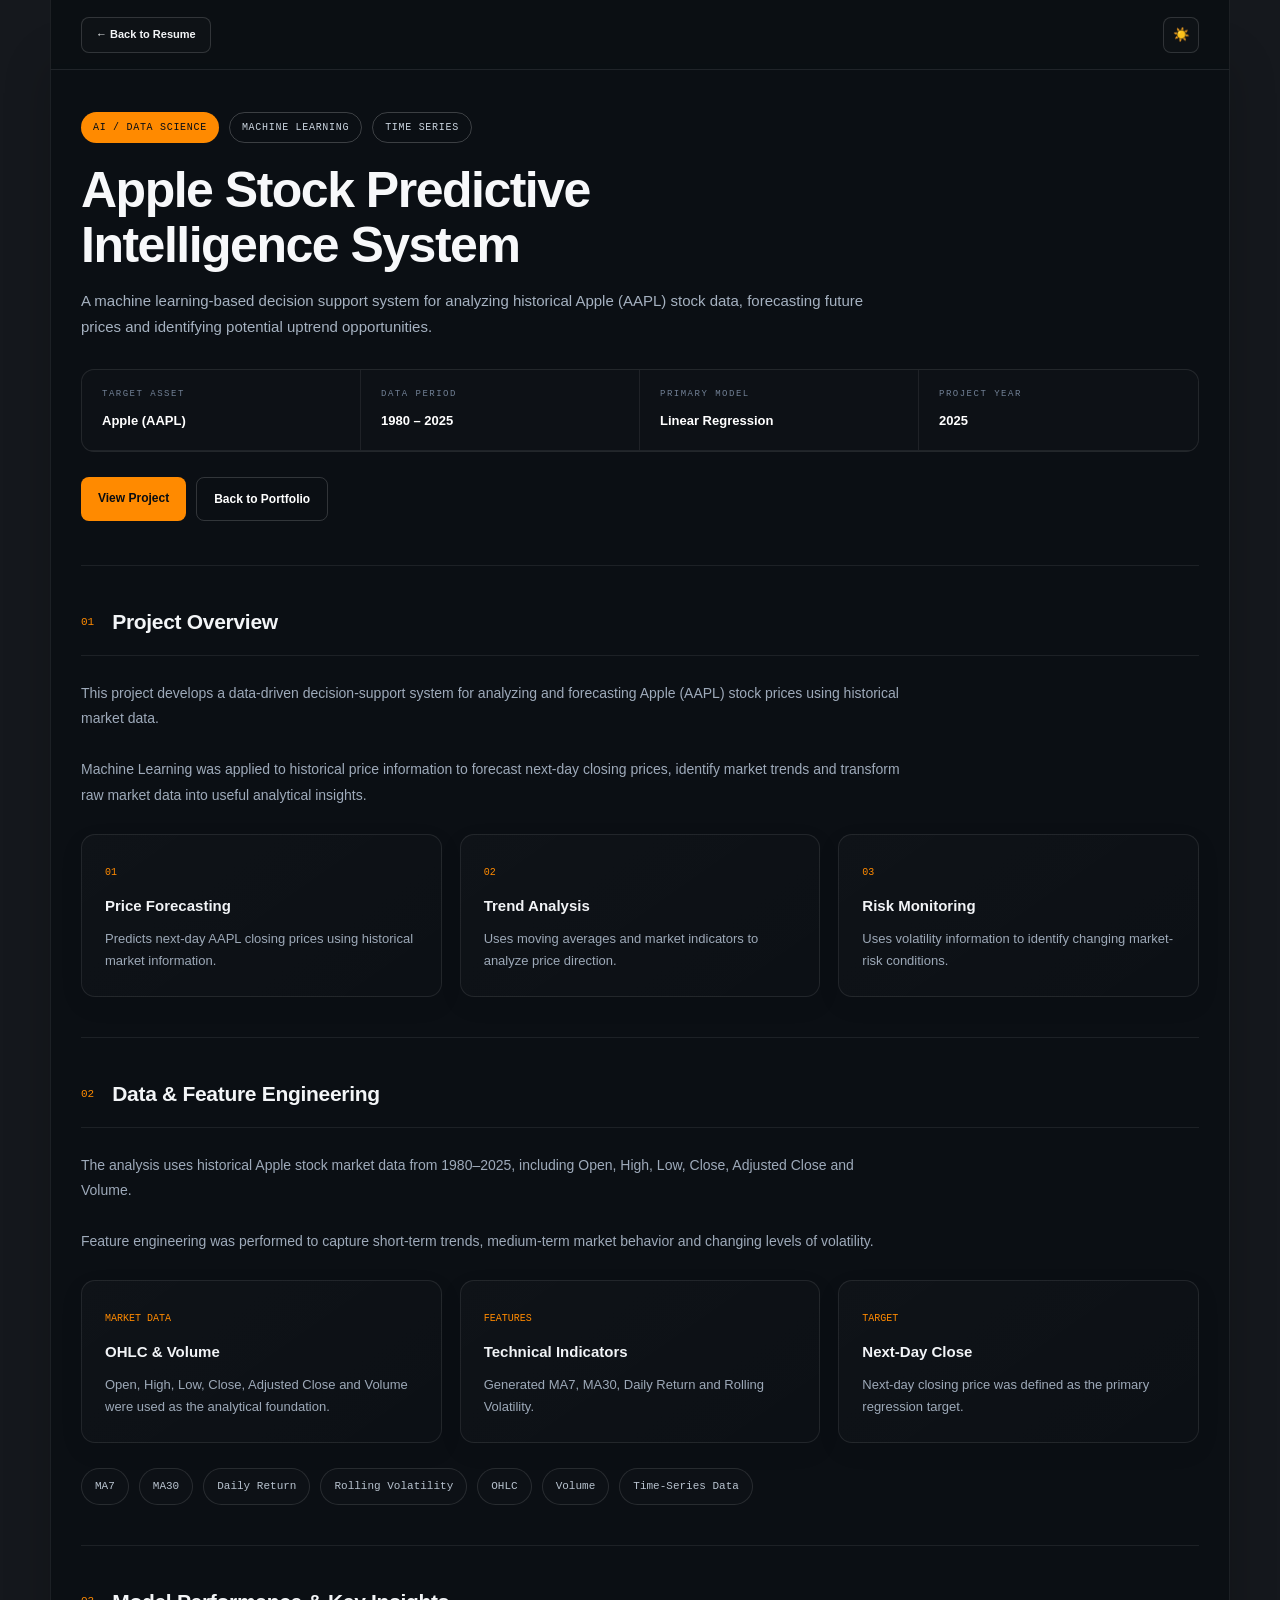
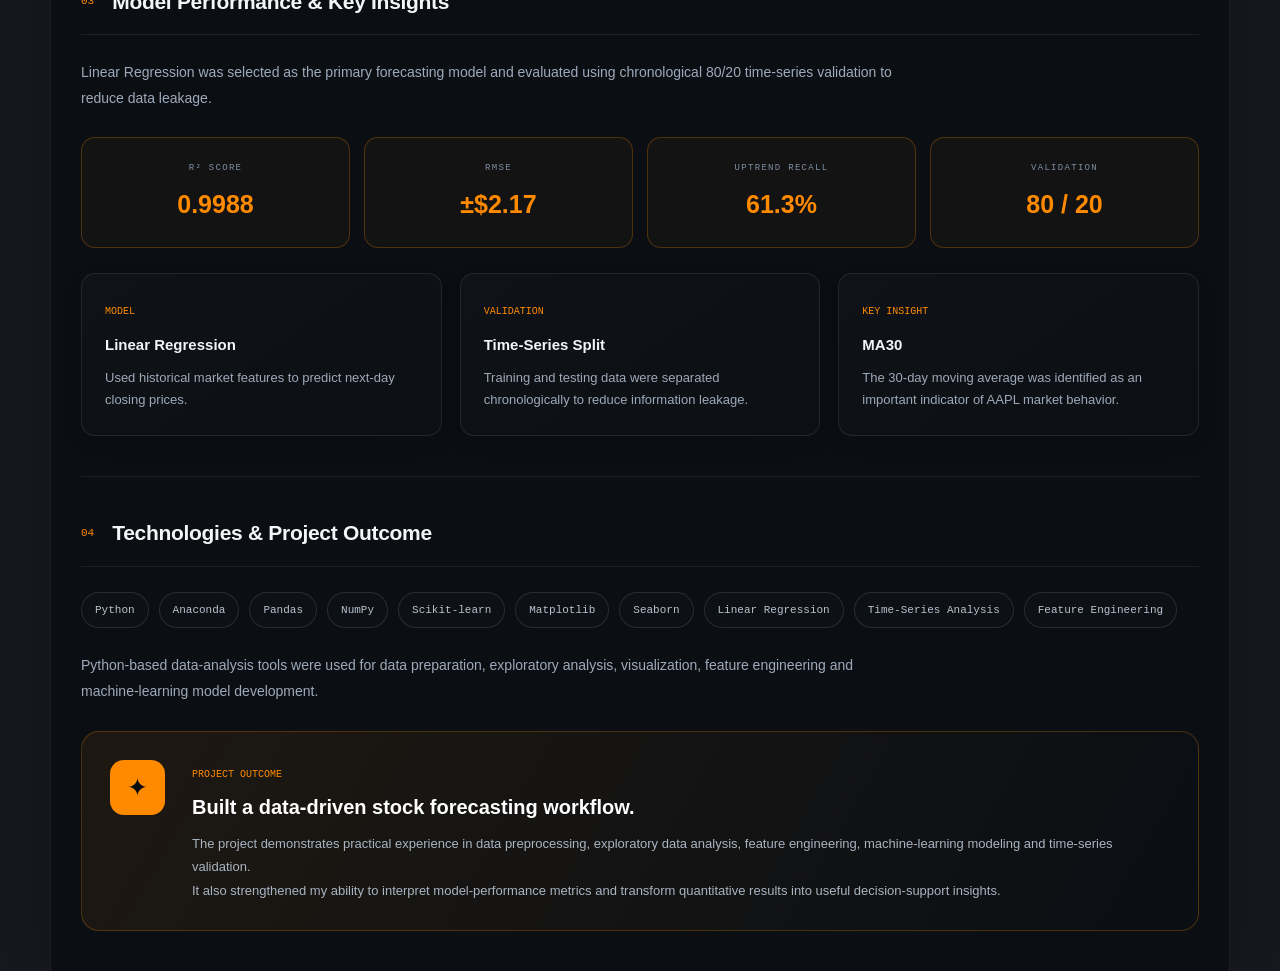
==== commit dbca8c8c: "Update portfolio content" ====
--- a/apple-project.html
+++ b/apple-project.html
@@ -137,7 +137,7 @@
                     </span>
 
                     <strong>
-                        2026
+                        2025
                     </strong>
 
                 </div>
@@ -169,642 +169,304 @@
 
 
 
-        <!-- =================================================
-             01 PROJECT OVERVIEW
-        ================================================= -->
-
-        <section
-            id="overview"
-            class="project-detail-section">
-
-
-            <div class="project-section-title">
-
-                <span>01</span>
-
-                <h2>
-                    Project Overview
-                </h2>
-
-            </div>
-
-
-            <p class="project-section-intro">
-
-                The project develops an intelligent system
-                to analyze and forecast Apple stock prices
-                using historical market data.
-
-                Machine Learning is applied to transform raw
-                technical data into decision-support insights.
-
-            </p>
-
-
-            <div class="project-three-grid">
-
-
-                <article class="project-feature-box">
-
-                    <span class="box-number">
-                        01
-                    </span>
-
-                    <h3>
-                        Price Forecasting
-                    </h3>
-
-                    <p>
-                        Predict next-day AAPL closing prices
-                        using historical market variables.
-                    </p>
-
-                </article>
-
-
-                <article class="project-feature-box">
-
-                    <span class="box-number">
-                        02
-                    </span>
-
-                    <h3>
-                        Trend Detection
-                    </h3>
-
-                    <p>
-                        Detect potential uptrend opportunities
-                        and support market-entry decisions.
-                    </p>
-
-                </article>
-
-
-                <article class="project-feature-box">
-
-                    <span class="box-number">
-                        03
-                    </span>
-
-                    <h3>
-                        Risk Management
-                    </h3>
-
-                    <p>
-                        Analyze volatility and market regimes
-                        to support dynamic risk-control strategies.
-                    </p>
-
-                </article>
-
-            </div>
-
-        </section>
-
-
-
-        <!-- =================================================
-             02 DATA
-        ================================================= -->
-
-        <section class="project-detail-section">
-
-
-            <div class="project-section-title">
-
-                <span>02</span>
-
-                <h2>
-                    Data & Preparation
-                </h2>
-
-            </div>
-
-
-            <div class="method-grid">
-
-
-                <div class="method-card">
-
-                    <span>
-                        DATASET
-                    </span>
-
-                    <h3>
-                        Apple Stock Data
-                    </h3>
-
-                    <p>
-                        Daily AAPL time-series data spanning
-                        more than 45 years from 1980 to 2025.
-                    </p>
-
-                </div>
-
-
-                <div class="method-card">
-
-                    <span>
-                        BASE FEATURES
-                    </span>
-
-                    <h3>
-                        OHLC & Volume
-                    </h3>
-
-                    <p>
-                        Open, High, Low, Close, Adjusted Close
-                        and Volume were used as the analytical
-                        foundation.
-                    </p>
-
-                </div>
-
-
-                <div class="method-card highlight-card">
-
-                    <span>
-                        TARGET
-                    </span>
-
-                    <h3>
-                        Next-Day Close
-                    </h3>
-
-                    <p>
-                        Next_Close was defined as the primary
-                        regression target for price prediction.
-                    </p>
-
-                </div>
-
-            </div>
-
-        </section>
-
-
-
-        <!-- =================================================
-             03 FEATURE ENGINEERING
-        ================================================= -->
-
-        <section class="project-detail-section">
-
-
-            <div class="project-section-title">
-
-                <span>03</span>
-
-                <h2>
-                    Feature Engineering
-                </h2>
-
-            </div>
-
-
-            <div class="project-tag-grid">
-
-                <span>MA7</span>
-                <span>MA30</span>
-                <span>Daily Return</span>
-                <span>Rolling Volatility</span>
-                <span>OHLC</span>
-                <span>Volume</span>
-                <span>Market Regimes</span>
-
-            </div>
-
-
-            <p class="project-section-intro">
-
-                Short- and medium-term moving averages were
-                generated together with return and volatility
-                metrics to capture price trends and changing
-                market-risk conditions.
-
-            </p>
-
-        </section>
-
-
-
-        <!-- =================================================
-             04 TECHNOLOGIES
-        ================================================= -->
-
-        <section class="project-detail-section">
-
-
-            <div class="project-section-title">
-
-                <span>04</span>
-
-                <h2>
-                    Technologies & Tools
-                </h2>
-
-            </div>
-
-
-            <div class="project-tag-grid">
-
-                <span>Python</span>
-                <span>Pandas</span>
-                <span>NumPy</span>
-                <span>Scikit-learn</span>
-                <span>Matplotlib</span>
-                <span>Seaborn</span>
-                <span>Linear Regression</span>
-                <span>Time-Series Analysis</span>
-                <span>EDA</span>
-
-            </div>
-
-        </section>
-
-
-
-        <!-- =================================================
-             05 DEVELOPMENT PROCESS
-        ================================================= -->
-
-        <section class="project-detail-section">
-
-
-            <div class="project-section-title">
-
-                <span>05</span>
-
-                <h2>
-                    Development Process
-                </h2>
-
-            </div>
-
-
-            <div class="project-process">
-
-
-                <div>
-                    <span>01</span>
-                    <strong>Data Cleaning</strong>
-                </div>
-
-                <b>→</b>
-
-
-                <div>
-                    <span>02</span>
-                    <strong>Feature Engineering</strong>
-                </div>
-
-                <b>→</b>
-
-
-                <div>
-                    <span>03</span>
-                    <strong>EDA</strong>
-                </div>
-
-                <b>→</b>
-
-
-                <div>
-                    <span>04</span>
-                    <strong>Model Training</strong>
-                </div>
-
-                <b>→</b>
-
-
-                <div>
-                    <span>05</span>
-                    <strong>Time-Series Validation</strong>
-                </div>
-
-                <b>→</b>
-
-
-                <div>
-                    <span>06</span>
-                    <strong>Strategic Insight</strong>
-                </div>
-
-            </div>
-
-        </section>
-
-
-
-        <!-- =================================================
-             06 EDA
-        ================================================= -->
-
-        <section class="project-detail-section">
-
-
-            <div class="project-section-title">
-
-                <span>06</span>
-
-                <h2>
-                    Exploratory Data Analysis
-                </h2>
-
-            </div>
-
-
-            <div class="method-grid">
-
-
-                <div class="method-card">
-
-                    <span>
-                        CORRELATION
-                    </span>
-
-                    <h3>
-                        Close Price & MA30
-                    </h3>
-
-                    <p>
-                        EDA identified a very high correlation
-                        between closing price and the 30-day
-                        moving average.
-                    </p>
-
-                </div>
-
-
-                <div class="method-card">
-
-                    <span>
-                        VOLATILITY
-                    </span>
-
-                    <h3>
-                        Market Risk
-                    </h3>
-
-                    <p>
-                        Rolling volatility was used to distinguish
-                        stable and volatile market conditions.
-                    </p>
-
-                </div>
-
-
-                <div class="method-card highlight-card">
-
-                    <span>
-                        STRATEGY
-                    </span>
-
-                    <h3>
-                        MA30 Baseline
-                    </h3>
-
-                    <p>
-                        MA30 was used as a practical baseline
-                        for trend-following and risk-control
-                        decisions.
-                    </p>
-
-                </div>
-
-            </div>
-
-        </section>
-
-
-
-        <!-- =================================================
-             07 MODEL PERFORMANCE
-        ================================================= -->
-
-        <section class="project-detail-section">
-
-
-            <div class="project-section-title">
-
-                <span>07</span>
-
-                <h2>
-                    Model Performance
-                </h2>
-
-            </div>
-
-
-            <div class="apple-metric-grid">
-
-
-                <div class="apple-metric-card">
-
-                    <span>
-                        R² SCORE
-                    </span>
-
-                    <strong>
-                        0.9988
-                    </strong>
-
-                </div>
-
-
-                <div class="apple-metric-card">
-
-                    <span>
-                        RMSE
-                    </span>
-
-                    <strong>
-                        ±$2.17
-                    </strong>
-
-                </div>
-
-
-                <div class="apple-metric-card">
-
-                    <span>
-                        UPTREND RECALL
-                    </span>
-
-                    <strong>
-                        61.3%
-                    </strong>
-
-                </div>
-
-
-                <div class="apple-metric-card">
-
-                    <span>
-                        DERIVED ACCURACY
-                    </span>
-
-                    <strong>
-                        ≈50.5%
-                    </strong>
-
-                </div>
-
-            </div>
-
-
-            <p class="project-section-intro">
-
-                The model was validated using a strict
-                chronological 80/20 Time-Series Split,
-                training on historical data and testing
-                on future observations.
-
-            </p>
-
-        </section>
-
-
-
-        <!-- =================================================
-             08 KEY INSIGHT
-        ================================================= -->
-
-        <section class="project-detail-section">
-
-
-            <div class="project-section-title">
-
-                <span>08</span>
-
-                <h2>
-                    Key Insights
-                </h2>
-
-            </div>
-
-
-            <div class="project-three-grid">
-
-
-                <article class="project-feature-box">
-
-                    <span class="box-number">
-                        01
-                    </span>
-
-                    <h3>
-                        MA30
-                    </h3>
-
-                    <p>
-                        The 30-day moving average was identified
-                        as an important predictor of AAPL
-                        market behavior.
-                    </p>
-
-                </article>
-
-
-                <article class="project-feature-box">
-
-                    <span class="box-number">
-                        02
-                    </span>
-
-                    <h3>
-                        Trend Strategy
-                    </h3>
-
-                    <p>
-                        Price remaining above MA30 was interpreted
-                        as a bullish trend signal.
-                    </p>
-
-                </article>
-
-
-                <article class="project-feature-box">
-
-                    <span class="box-number">
-                        03
-                    </span>
-
-                    <h3>
-                        Dynamic Risk
-                    </h3>
-
-                    <p>
-                        Volatility information can support
-                        dynamic stop-loss adjustments during
-                        different market conditions.
-                    </p>
-
-                </article>
-
-            </div>
-
-        </section>
-
-
-
-        <!-- =================================================
-             09 PROJECT OUTCOME
-        ================================================= -->
-
-        <section class="project-detail-section">
-
-
-            <div class="project-section-title">
-
-                <span>09</span>
-
-                <h2>
-                    Project Outcome
-                </h2>
-
-            </div>
-
-
-            <div class="project-outcome-box">
-
-
-                <div class="project-outcome-symbol">
-                    ✦
-                </div>
-
-
-                <div>
-
-                    <span>
-                        KEY RESULT
-                    </span>
-
-
-                    <h3>
-                        Transformed historical AAPL market data
-                        into a machine learning-based decision
-                        support workflow.
-                    </h3>
-
-
-                    <p>
-
-                        The project demonstrates practical
-                        experience in data preparation,
-                        feature engineering, exploratory
-                        analysis, Machine Learning,
-                        Time-Series validation and converting
-                        model results into strategic insights.
-
-                    </p>
-
-                </div>
-
-
-            </div>
-
-        </section>
+<!-- =================================================
+     01 PROJECT OVERVIEW
+================================================= -->
+
+<section id="overview" class="project-detail-section">
+
+    <div class="project-section-title">
+        <span>01</span>
+        <h2>Project Overview</h2>
+    </div>
+
+    <p class="project-section-intro">
+        This project develops a data-driven decision-support
+        system for analyzing and forecasting Apple (AAPL)
+        stock prices using historical market data.
+    </p>
+
+    <p class="project-section-intro">
+        Machine Learning was applied to historical price
+        information to forecast next-day closing prices,
+        identify market trends and transform raw market
+        data into useful analytical insights.
+    </p>
+
+
+    <div class="project-three-grid">
+
+        <article class="project-feature-box">
+            <span class="box-number">01</span>
+
+            <h3>Price Forecasting</h3>
+
+            <p>
+                Predicts next-day AAPL closing prices
+                using historical market information.
+            </p>
+        </article>
+
+
+        <article class="project-feature-box">
+            <span class="box-number">02</span>
+
+            <h3>Trend Analysis</h3>
+
+            <p>
+                Uses moving averages and market indicators
+                to analyze price direction.
+            </p>
+        </article>
+
+
+        <article class="project-feature-box">
+            <span class="box-number">03</span>
+
+            <h3>Risk Monitoring</h3>
+
+            <p>
+                Uses volatility information to identify
+                changing market-risk conditions.
+            </p>
+        </article>
+
+    </div>
+
+</section>
+
+
+
+<!-- =================================================
+     02 DATA & FEATURE ENGINEERING
+================================================= -->
+
+<section class="project-detail-section">
+
+    <div class="project-section-title">
+        <span>02</span>
+        <h2>Data & Feature Engineering</h2>
+    </div>
+
+    <p class="project-section-intro">
+        The analysis uses historical Apple stock market
+        data from 1980–2025, including Open, High, Low,
+        Close, Adjusted Close and Volume.
+    </p>
+
+    <p class="project-section-intro">
+        Feature engineering was performed to capture
+        short-term trends, medium-term market behavior
+        and changing levels of volatility.
+    </p>
+
+
+    <div class="method-grid">
+
+        <div class="method-card">
+            <span>MARKET DATA</span>
+
+            <h3>OHLC & Volume</h3>
+
+            <p>
+                Open, High, Low, Close,
+                Adjusted Close and Volume were used
+                as the analytical foundation.
+            </p>
+        </div>
+
+
+        <div class="method-card">
+            <span>FEATURES</span>
+
+            <h3>Technical Indicators</h3>
+
+            <p>
+                Generated MA7, MA30,
+                Daily Return and Rolling Volatility.
+            </p>
+        </div>
+
+
+        <div class="method-card highlight-card">
+            <span>TARGET</span>
+
+            <h3>Next-Day Close</h3>
+
+            <p>
+                Next-day closing price was defined
+                as the primary regression target.
+            </p>
+        </div>
+
+    </div>
+
+
+    <div class="project-tag-grid">
+        <span>MA7</span>
+        <span>MA30</span>
+        <span>Daily Return</span>
+        <span>Rolling Volatility</span>
+        <span>OHLC</span>
+        <span>Volume</span>
+        <span>Time-Series Data</span>
+    </div>
+
+</section>
+
+
+
+<!-- =================================================
+     03 MODEL PERFORMANCE & KEY INSIGHTS
+================================================= -->
+
+<section class="project-detail-section">
+
+    <div class="project-section-title">
+        <span>03</span>
+        <h2>Model Performance & Key Insights</h2>
+    </div>
+
+    <p class="project-section-intro">
+        Linear Regression was selected as the primary
+        forecasting model and evaluated using chronological
+        80/20 time-series validation to reduce data leakage.
+    </p>
+
+
+    <div class="apple-metric-grid">
+
+        <div class="apple-metric-card">
+            <span>R² SCORE</span>
+            <strong>0.9988</strong>
+        </div>
+
+        <div class="apple-metric-card">
+            <span>RMSE</span>
+            <strong>±$2.17</strong>
+        </div>
+
+        <div class="apple-metric-card">
+            <span>UPTREND RECALL</span>
+            <strong>61.3%</strong>
+        </div>
+
+        <div class="apple-metric-card">
+            <span>VALIDATION</span>
+            <strong>80 / 20</strong>
+        </div>
+
+    </div>
+
+
+    <div class="method-grid">
+
+        <div class="method-card">
+            <span>MODEL</span>
+
+            <h3>Linear Regression</h3>
+
+            <p>
+                Used historical market features to
+                predict next-day closing prices.
+            </p>
+        </div>
+
+
+        <div class="method-card">
+            <span>VALIDATION</span>
+
+            <h3>Time-Series Split</h3>
+
+            <p>
+                Training and testing data were separated
+                chronologically to reduce information leakage.
+            </p>
+        </div>
+
+
+        <div class="method-card highlight-card">
+            <span>KEY INSIGHT</span>
+
+            <h3>MA30</h3>
+
+            <p>
+                The 30-day moving average was identified
+                as an important indicator of AAPL
+                market behavior.
+            </p>
+        </div>
+
+    </div>
+
+</section>
+
+
+
+<!-- =================================================
+     04 TECHNOLOGIES & PROJECT OUTCOME
+================================================= -->
+
+<section class="project-detail-section">
+
+    <div class="project-section-title">
+        <span>04</span>
+        <h2>Technologies & Project Outcome</h2>
+    </div>
+
+
+    <div class="project-tag-grid">
+        <span>Python</span>
+        <span>Anaconda</span>
+        <span>Pandas</span>
+        <span>NumPy</span>
+        <span>Scikit-learn</span>
+        <span>Matplotlib</span>
+        <span>Seaborn</span>
+        <span>Linear Regression</span>
+        <span>Time-Series Analysis</span>
+        <span>Feature Engineering</span>
+    </div>
+
+
+    <p class="project-section-intro">
+        Python-based data-analysis tools were used for
+        data preparation, exploratory analysis,
+        visualization, feature engineering and
+        machine-learning model development.
+    </p>
+
+
+    <div class="project-outcome-box">
+
+        <div class="project-outcome-symbol">✦</div>
+
+        <div>
+            <span>PROJECT OUTCOME</span>
+
+            <h3>
+                Built a data-driven stock
+                forecasting workflow.
+            </h3>
+
+            <p>
+                The project demonstrates practical experience
+                in data preprocessing, exploratory data
+                analysis, feature engineering, machine-learning
+                modeling and time-series validation.
+            </p>
+
+            <p>
+                It also strengthened my ability to interpret
+                model-performance metrics and transform
+                quantitative results into useful
+                decision-support insights.
+            </p>
+        </div>
+
+    </div>
+
+</section>
 
     </main>
 
